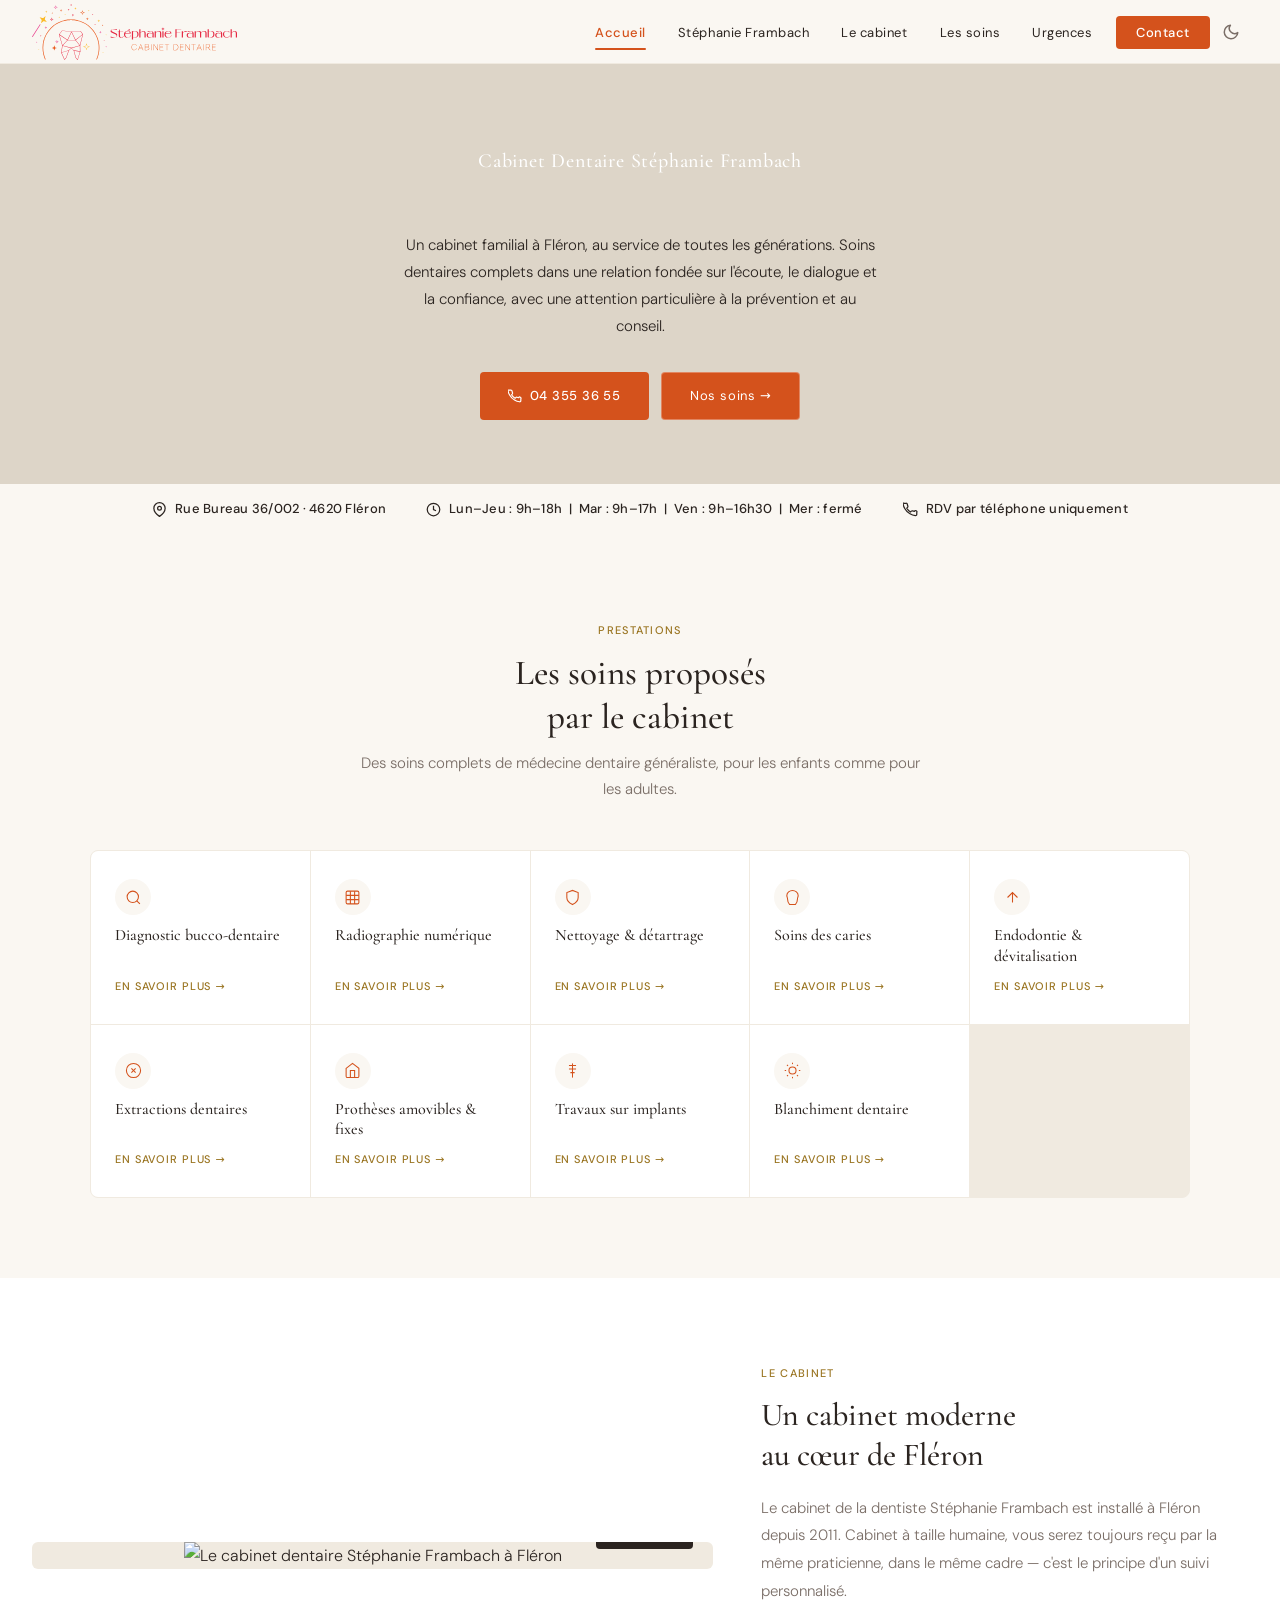
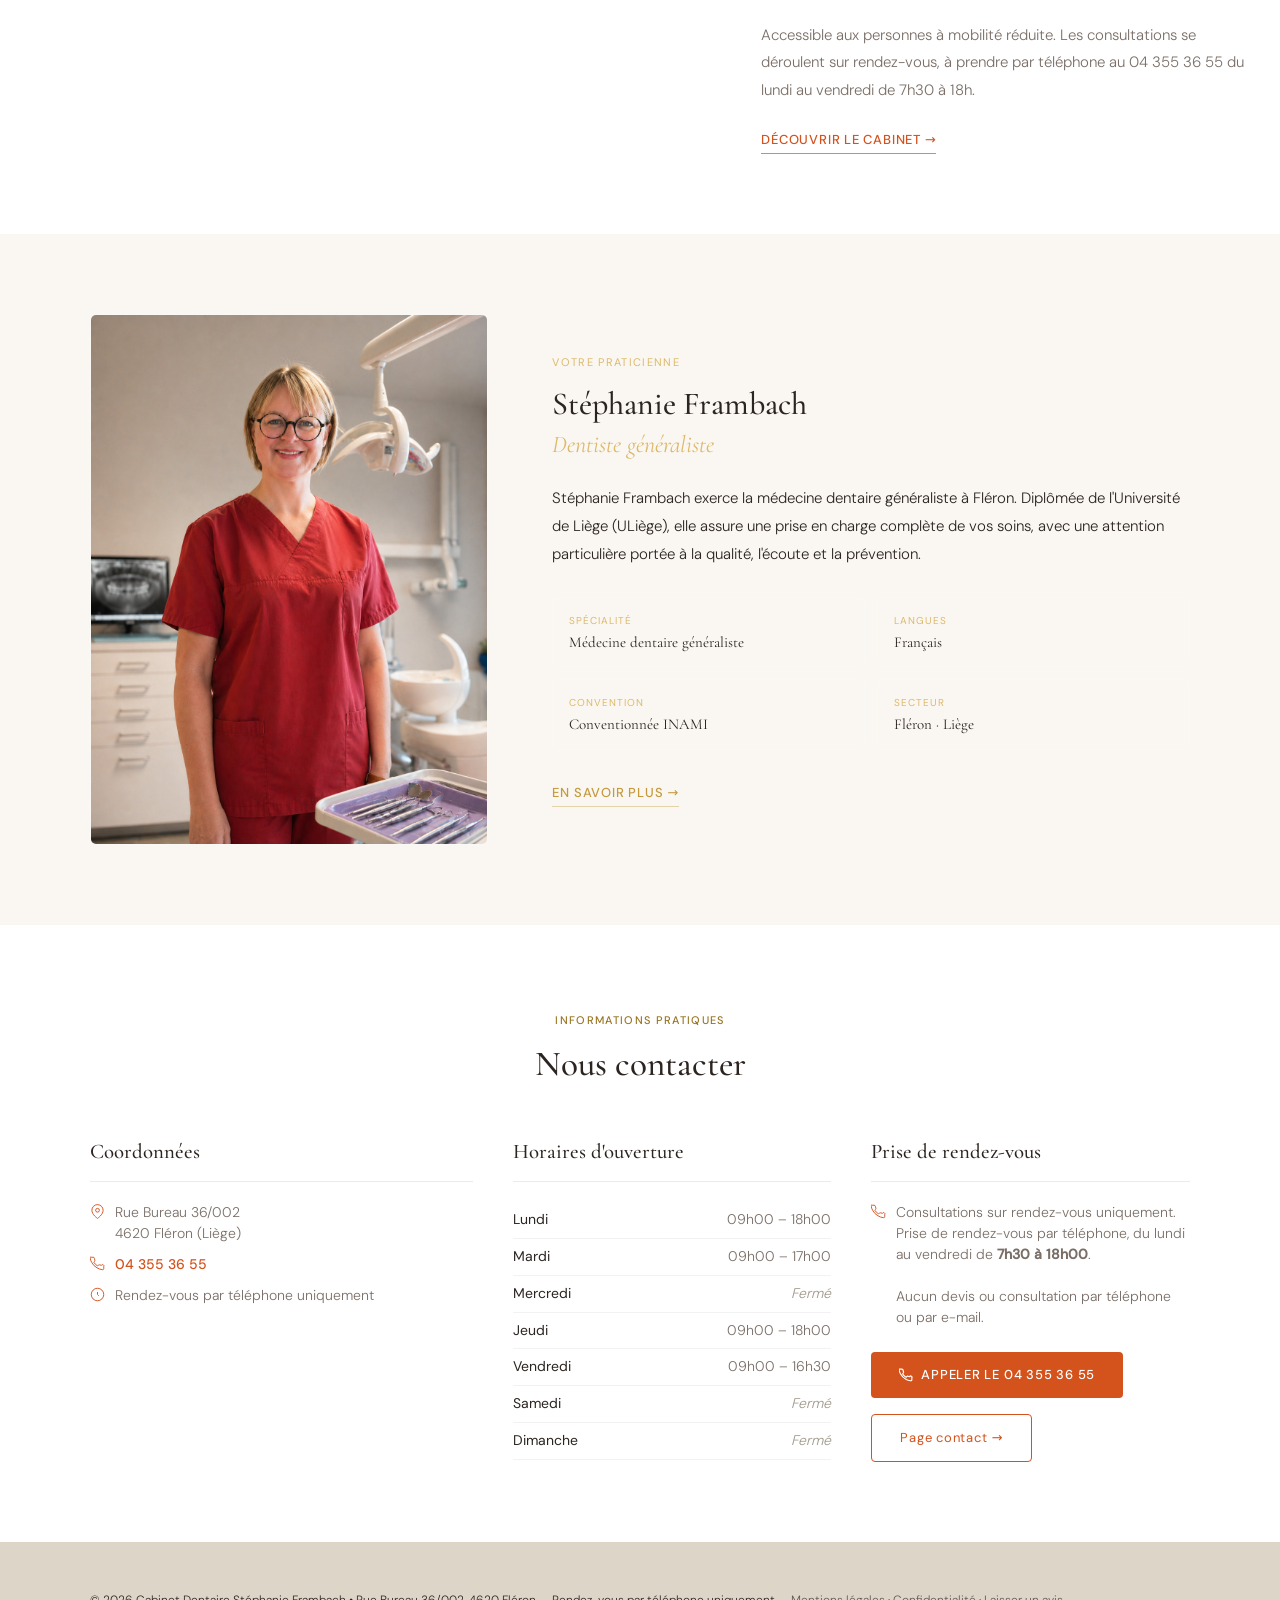
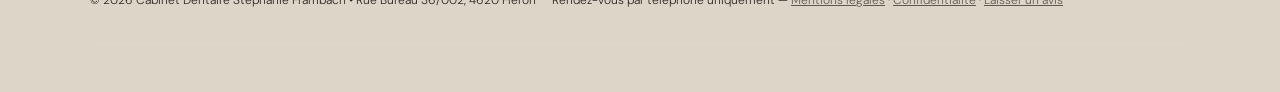
==== index.html @ 7c7df0e9 "Fix: remplacement IMG_3360 par cabinet.JPG dans la section Le cabinet" ====
<!DOCTYPE html>
<html lang="fr">
<head>
  <meta charset="UTF-8">
  <meta name="viewport" content="width=device-width, initial-scale=1.0">
  <title>Cabinet Dentaire Stéphanie Frambach — Dentiste à Fléron</title>
  <meta name="description" content="Cabinet dentaire généraliste à Fléron. Soins dentaires, diagnostic, détartrage, prothèses, endodontie. Rendez-vous au 04 355 36 55.">
  <link rel="stylesheet" href="fonts/fonts.css">
  <link rel="canonical" href="https://www.frambach-dentiste.be/">
  <meta property="og:type"         content="website">
  <meta property="og:site_name"    content="Cabinet Dentaire Stéphanie Frambach">
  <meta property="og:locale"       content="fr_BE">
  <meta property="og:url"          content="https://www.frambach-dentiste.be/">
  <meta property="og:title"        content="Cabinet Dentaire Stéphanie Frambach — Dentiste à Fléron">
  <meta property="og:description"  content="Cabinet dentaire généraliste à Fléron. Soins dentaires, diagnostic, détartrage, prothèses, endodontie. Rendez-vous au 04 355 36 55.">
  <meta property="og:image"        content="https://www.frambach-dentiste.be/images/og-cover.jpg">
  <meta property="og:image:width"  content="1200">
  <meta property="og:image:height" content="630">
  <link rel="icon" type="image/png" href="images/favicon.png">
  <script>!function(){var t=localStorage.getItem("theme"),d=window.matchMedia&&window.matchMedia("(prefers-color-scheme:dark)").matches;document.documentElement.setAttribute("data-theme",t||(d?"dark":"light"))}();</script>
  <!-- JSON-LD — remplacer https://www.frambach-dentiste.be par le vrai domaine -->
  <script type="application/ld+json">
  {
    "@context": "https://schema.org",
    "@type": "Dentist",
    "name": "Cabinet Dentaire Stéphanie Frambach",
    "url": "https://www.frambach-dentiste.be",
    "telephone": "+3243553655",
    "address": {
      "@type": "PostalAddress",
      "streetAddress": "Rue Bureau 36/002",
      "addressLocality": "Fléron",
      "postalCode": "4620",
      "addressCountry": "BE"
    },
    "geo": {
      "@type": "GeoCoordinates",
      "latitude": 50.6113,
      "longitude": 5.6878
    },
    "openingHoursSpecification": [
      { "@type": "OpeningHoursSpecification", "dayOfWeek": "Monday",    "opens": "09:00", "closes": "18:00" },
      { "@type": "OpeningHoursSpecification", "dayOfWeek": "Tuesday",   "opens": "09:00", "closes": "17:00" },
      { "@type": "OpeningHoursSpecification", "dayOfWeek": "Thursday",  "opens": "09:00", "closes": "18:00" },
      { "@type": "OpeningHoursSpecification", "dayOfWeek": "Friday",    "opens": "09:00", "closes": "16:30" }
    ],
    "priceRange": "Conventionné INAMI",
    "medicalSpecialty": "Dentist",
    "description": "Cabinet dentaire généraliste à Fléron. Soins dentaires, diagnostic, détartrage, prothèses, endodontie.",
    "sameAs": []
  }
  </script>
  <style>
    *, *::before, *::after { box-sizing: border-box; margin: 0; padding: 0; }

    :root {
      --bg:            #FAF7F2;
      --surface:       #FFFFFF;
      --surface-alt:   #F0EAE0;
      --surface-deep:  #DDD5C8;
      --border:        #DDD5C8;
      --border-subtle: #EDE8E1;
      --texte:         #2B2420;
      --texte-doux:    #7A6E67;
      --orange:        #D4521C;
      --orange-hover:  #B84418;
      --orange-soft:   #F5E5DC;
      --or:            #C49A3C;
      --or-pale:       #DDB96A;
      --or-dk:         #9A7522;
      --serif: 'Cormorant Garamond', Georgia, serif;
      --sans:  'DM Sans', system-ui, sans-serif;
    }

    [data-theme="dark"] {
      --bg:            #130E0B;
      --surface:       #1C1410;
      --surface-alt:   #261A14;
      --surface-deep:  #301F17;
      --border:        #3A2920;
      --border-subtle: #251A14;
      --texte:         #F2EDE6;
      --texte-doux:    #A89990;
      --orange:        #E0622A;
      --orange-hover:  #F07040;
      --orange-soft:   #2E1A10;
      --or:            #D4A848;
      --or-pale:       #C49A3C;
      --or-dk:         #A87C28;
    }

    html { scroll-behavior: smooth; }

    body {
      font-family: var(--sans);
      font-weight: 300;
      color: var(--texte);
      background: var(--bg);
      line-height: 1.7;
      font-size: 16px;
    }

    /* ─── NAV ─── */
    nav {
      background: var(--bg);
      border-bottom: 1px solid var(--surface-alt);
      position: sticky;
      top: 0;
      z-index: 100;
      padding: 0 2rem;
      display: flex;
      align-items: center;
      justify-content: space-between;
      height: 64px;
    }
    .nav-brand {
      display: flex;
      align-items: center;
      text-decoration: none;
      height: 44px;
    }
    .nav-logo {
      height: 56px;
      width: auto;
      display: block;
    }    
    .nav-logo-placeholder {
      display: none;
      font-family: var(--serif);
      font-size: 18px;
      font-weight: 500;
      color: var(--orange);
      line-height: 1.2;
    }
    .nav-logo-placeholder span {
      display: block;
      font-size: 11px;
      font-family: var(--sans);
      font-weight: 300;
      color: var(--texte-doux);
      letter-spacing: 0.06em;
      text-transform: uppercase;
      margin-top: 2px;
    }
    .nav-logo[data-error="true"] { display: none; }
    .nav-logo[data-error="true"] ~ .nav-logo-placeholder { display: block; }
    .nav-links {
      display: flex;
      list-style: none;
      gap: 0;
      align-items: center;
    }
    .nav-links a {
      text-decoration: none;
      color: var(--texte);
      font-size: 13px;
      font-weight: 400;
      letter-spacing: 0.04em;
      padding: 8px 16px;
      border-radius: 4px;
      transition: color 0.2s, background 0.2s;
      position: relative;
    }
    .nav-links a:hover { color: var(--orange); background: var(--bg); }
    .nav-links a.active { color: var(--orange); font-weight: 500; }
    .nav-links a.active::after {
      content: '';
      position: absolute;
      bottom: -1px;
      left: 16px;
      right: 16px;
      height: 2px;
      background: var(--orange);
      border-radius: 1px;
    }
    .nav-cta {
      background: var(--orange) !important;
      color: var(--surface) !important;
      padding: 8px 20px !important;
      border-radius: 4px !important;
      font-weight: 500 !important;
      margin-left: 8px;
      transition: background 0.2s !important;
    }
    .nav-cta:hover { background: var(--orange-hover) !important; }
    .nav-theme-li { display: flex; align-items: center; margin-left: 4px; }
    .theme-toggle {
      background: none;
      border: none;
      cursor: pointer;
      padding: 6px 8px;
      color: var(--texte-doux);
      display: flex;
      align-items: center;
      border-radius: 6px;
      transition: color 0.2s, background 0.2s;
    }
    .theme-toggle:hover { color: var(--orange); background: var(--surface-alt); }
    .theme-toggle svg { width: 18px; height: 18px; }
    .theme-toggle .icon-sun { display: none; }
    .theme-toggle .icon-moon { display: block; }
    [data-theme="dark"] .theme-toggle .icon-sun { display: block; }
    [data-theme="dark"] .theme-toggle .icon-moon { display: none; }
    .nav-hamburger { display: none; background: none; border: none; cursor: pointer; padding: 4px; }

    /* ─── HERO ─── */
    .hero {
      background: var(--surface-deep);
      position: relative;
      overflow: hidden;
      padding: 5rem 2rem 4rem;
      display: flex;
      flex-direction: column;
      align-items: center;
      text-align: center;
    }
    .hero::before {
      content: '';
      position: absolute;
      inset: 0;
      background: none;
      pointer-events: none;
    }
    .hero-logo-wrap {
      margin-bottom: 2rem;
      position: relative;
      z-index: 1;
      animation: fadeUp 0.5s ease both;
    }
    .hero-logo {
      height: 146px;
      width: auto;
      display: auto;
      animation: fadeUp 0.6s ease both
    }
    .hero-logo-placeholder {
      display: none;
      font-family: var(--serif);
      font-size: 20px;
      font-weight: 500;
      color: var(--surface);
      letter-spacing: 0.04em;
    }
    .hero-logo[data-error="true"] { display: none; }
    .hero-logo[data-error="true"] ~ .hero-logo-placeholder { display: block; }
    .hero-eyesteph {
      font-family: var(--sans);
      font-size: 31px;
      font-weight: 400;
      letter-spacing: 0.14em;
      line-height: 1.2;
      display: block;
      text-transform: uppercase;
      color: var(--orange);
      margin-bottom: 1rem;
      animation: tracking-in-expand 1.2s cubic-bezier(0.215, 0.610, 0.355, 1.000) both;
    }
    .hero-eyebrow {
      font-family: var(--sans);
      font-size: 11px;
      font-weight: 400;
      letter-spacing: 0.14em;
      text-transform: uppercase;
      color: var(--orange);
      margin-bottom: 1rem;
      animation: fadeUp 0.6s ease both;
    }
    .hero-desc {
      font-size: 15px;
      color: var(--texte);
      max-width: 480px;
      line-height: 1.8;
      margin-bottom: 2rem;
      animation: fadeUp 0.6s 0.3s ease both;
    }
    .hero-actions {
      display: flex;
      gap: 12px;
      flex-wrap: wrap;
      justify-content: center;
      animation: fadeUp 0.6s 0.4s ease both;
    }
    .btn-primary {
      display: inline-flex;
      align-items: center;
      gap: 8px;
      background: var(--orange);
      color: var(--surface);
      text-decoration: none;
      padding: 12px 28px;
      border-radius: 4px;
      font-size: 13px;
      font-weight: 500;
      letter-spacing: 0.06em;
      text-transform: uppercase;
      transition: background 0.2s, transform 0.15s;
    }
    .btn-primary:hover { background: var(--orange-hover); transform: translateY(-1px); }
    .btn-secondary {
      display: inline-flex;
      align-items: center;
      gap: 8px;
      background: var(--orange);
      color: var(--surface);
      text-decoration: none;
      padding: 12px 28px;
      border-radius: 4px;
      font-size: 13px;
      font-weight: 400;
      letter-spacing: 0.06em;
      border: 1px solid rgba(255,255,255,0.3);
      transition: border-color 0.2s, background 0.2s;
    }
    .btn-secondary:hover { background: var(--orange-hover); }
    @media (max-width: 768px) {
    .hero-logo {
        height: 80px;    /* On réduit la hauteur sur mobile */
        width: 100%;     /* On s'assure qu'il ne dépasse pas la largeur de l'écran */
        max-width: 300px; /* On limite sa largeur maximale pour qu'il reste élégant */
        object-fit: contain; /* Garde les proportions sans déformer */
    }

    .hero-logo-wrap {
        margin-bottom: 1rem; /* On réduit un peu l'espace sous le logo sur mobile */
    }
    }

    /* ─── INFO BAND ─── */
    .info-band {
      background: var(--bg);
      padding: 14px 2rem;
      display: flex;
      justify-content: center;
      align-items: center;
      gap: 2.5rem;
      flex-wrap: wrap;
    }
    .info-item {
      display: flex;
      align-items: center;
      gap: 8px;
      font-size: 13px;
      font-weight: 500;
      color: var(--texte);
      letter-spacing: 0.02em;
    }
    .info-item svg { width: 15px; height: 15px; flex-shrink: 0; }

    /* ─── SECTION SOINS ─── */
    .section { padding: 5rem 2rem; }
    .section-inner { max-width: 1100px; margin: 0 auto; }
    .section-header { text-align: center; margin-bottom: 3rem; }
    .section-tag {
      display: inline-block;
      font-size: 11px;
      font-weight: 500;
      letter-spacing: 0.12em;
      text-transform: uppercase;
      color: var(--or-dk);
      margin-bottom: 0.75rem;
    }
    .section-title {
      font-family: var(--serif);
      font-size: clamp(1.6rem, 3vw, 2.2rem);
      font-weight: 500;
      color: var(--texte);
      line-height: 1.25;
    }
    .section-lead {
      margin-top: 0.75rem;
      font-size: 15px;
      color: var(--texte-doux);
      max-width: 560px;
      margin-left: auto;
      margin-right: auto;
    }

    .soins-grid {
      display: grid;
      grid-template-columns: repeat(auto-fit, minmax(200px, 1fr));
      gap: 1px;
      background: var(--surface-alt);
      border: 1px solid var(--surface-alt);
      border-radius: 8px;
      overflow: hidden;
    }
    .soin-card {
      background: var(--surface);
      padding: 1.75rem 1.5rem;
      text-decoration: none;
      color: inherit;
      display: flex;
      flex-direction: column;
      align-items: flex-start;
      gap: 10px;
      transition: background 0.2s;
      cursor: pointer;
    }
    .soin-card:hover { background: var(--bg); }
    .soin-icon {
      width: 36px;
      height: 36px;
      background: var(--bg);
      border-radius: 50%;
      display: flex;
      align-items: center;
      justify-content: center;
      flex-shrink: 0;
    }
    .soin-icon svg { width: 17px; height: 17px; stroke: var(--orange); fill: none; stroke-width: 1.5; }
    .soin-name {
      font-family: var(--serif);
      font-size: 16px;
      font-weight: 500;
      color: var(--texte);
      line-height: 1.3;
    }
    .soin-arrow {
      margin-top: auto;
      font-size: 11px;
      font-weight: 500;
      letter-spacing: 0.08em;
      text-transform: uppercase;
      color: var(--or-dk);
      display: flex;
      align-items: center;
      gap: 4px;
    }

    /* ─── SECTION CABINET ─── */
    .cabinet-section {
      background: var(--surface);
      padding: 5rem 2rem;
    }
    .cabinet-inner {
      max-width: 1300px;
      margin: 0 auto;
      display: grid;
      grid-template-columns: 1.4fr 1fr;
      gap: 3rem;
      align-items: center;
    }
    .cabinet-photo {
      border-radius: 6px;
      overflow: hidden;
      background: var(--surface-alt);
      display: flex;
      align-items: center;
      justify-content: center;
      position: relative;
    }
    .cabinet-photo img {
      width: 100%;
      height: auto;
      object-fit: contain;
      display: block;
    }
    .cabinet-photo-placeholder svg { width: 40px; height: 40px; stroke: var(--orange); fill: none; stroke-width: 1; opacity: 0.5; }
    .cabinet-photo-placeholder p { font-size: 13px; opacity: 0.6; }
    .photo-badge {
      position: absolute;
      bottom: 1.25rem;
      right: 1.25rem;
      background: var(--texte);
      color: var(--or-pale);
      font-family: var(--serif);
      font-size: 13px;
      padding: 8px 14px;
      border-radius: 4px;
    }
    .cabinet-content h2 {
      font-family: var(--serif);
      font-size: clamp(1.5rem, 2.5vw, 2rem);
      font-weight: 500;
      color: var(--texte);
      line-height: 1.25;
      margin-bottom: 1.25rem;
    }
    .cabinet-content p {
      font-size: 15px;
      color: var(--texte-doux);
      line-height: 1.85;
      margin-bottom: 1rem;
    }
    .cabinet-content a {
      display: inline-flex;
      align-items: center;
      gap: 6px;
      color: var(--orange);
      font-weight: 500;
      font-size: 13px;
      letter-spacing: 0.06em;
      text-transform: uppercase;
      text-decoration: none;
      margin-top: 0.5rem;
      border-bottom: 1px solid var(--or);
      padding-bottom: 2px;
      transition: color 0.2s;
    }
    .cabinet-content a:hover { color: var(--orange-hover); }

    /* ─── SECTION DR FRAMBACH ─── */
    .dr-section {
      background: var(--bg);
      padding: 5rem 2rem;
    }
    .dr-inner {
      max-width: 1100px;
      margin: 0 auto;
      display: grid;
      grid-template-columns: 1fr 1.6fr;
      gap: 4rem;
      align-items: center;
    }
    .dr-photo {
      aspect-ratio: 3/4;
      border-radius: 6px;
      background: rgba(255,255,255,0.06);
      border: 1px solid rgba(255,255,255,0.1);
      display: flex;
      flex-direction: column;
      align-items: center;
      justify-content: center;
      gap: 12px;
      color: rgba(255,255,255,0.4);
      overflow: hidden;
    }
    .dr-photo img { width: 100%; height: auto; object-fit: contain; display: block; }
    .dr-photo svg { width: 48px; height: 48px; stroke: var(--or-pale); fill: none; stroke-width: 0.8; opacity: 0.4; }
    .dr-photo p { font-size: 12px; letter-spacing: 0.06em; }
    .dr-content .eyebrow {
      font-size: 11px;
      font-weight: 400;
      letter-spacing: 0.12em;
      text-transform: uppercase;
      color: var(--or-pale);
      margin-bottom: 0.75rem;
    }
    .dr-content h2 {
      font-family: var(--serif);
      font-size: clamp(1.6rem, 2.5vw, 2.2rem);
      font-weight: 500;
      color: var(--texte);
      line-height: 1.2;
      margin-bottom: 1.5rem;
    }
    .dr-content p {
      font-size: 15px;
      color: var(--texte);
      line-height: 1.85;
      margin-bottom: 1rem;
    }
    .dr-facts {
      display: grid;
      grid-template-columns: 1fr 1fr;
      gap: 12px;
      margin: 1.75rem 0;
    }
    .dr-fact {
      background: rgba(255,255,255,0.06);
      border: 1px solid rgba(255,255,255,0.1);
      border-radius: 6px;
      padding: 14px 16px;
    }
    .dr-fact-label {
      font-size: 10px;
      font-weight: 400;
      letter-spacing: 0.1em;
      text-transform: uppercase;
      color: var(--or-pale);
      margin-bottom: 4px;
    }
    .dr-fact-value {
      font-family: var(--serif);
      font-size: 15px;
      color: var(--texte);
      line-height: 1.3;
    }
    .dr-content a {
      display: inline-flex;
      align-items: center;
      gap: 6px;
      color: var(--or);
      font-size: 13px;
      font-weight: 500;
      letter-spacing: 0.06em;
      text-transform: uppercase;
      text-decoration: none;
      border-bottom: 1px solid rgba(196,154,60,0.4);
      padding-bottom: 2px;
      transition: border-color 0.2s;
    }
    .dr-content a:hover { border-color: var(--or); }

    /* ─── INFOS PRATIQUES ─── */
    .infos-section {
      background: var(--surface);
      padding: 5rem 2rem;
    }
    .infos-inner {
      max-width: 1100px;
      margin: 0 auto;
      display: grid;
      grid-template-columns: 1.2fr 1fr 1fr;
      gap: 2.5rem;
    }
    .info-block h3 {
      font-family: var(--serif);
      font-size: 1.3rem;
      font-weight: 500;
      color: var(--texte);
      margin-bottom: 1.25rem;
      padding-bottom: 0.75rem;
      border-bottom: 1px solid var(--surface-alt);
    }
    .info-row {
      display: flex;
      align-items: flex-start;
      gap: 10px;
      margin-bottom: 10px;
      font-size: 14px;
      color: var(--texte-doux);
      line-height: 1.5;
    }
    .info-row svg { width: 15px; height: 15px; stroke: var(--orange); fill: none; stroke-width: 1.5; margin-top: 2px; flex-shrink: 0; }
    .info-row a { color: var(--orange); text-decoration: none; font-weight: 500; }
    .info-row a:hover { color: var(--or); }
    .horaires-table { width: 100%; border-collapse: collapse; }
    .horaires-table tr td {
      padding: 6px 0;
      font-size: 14px;
      color: var(--texte-doux);
      border-bottom: 1px solid rgba(0,0,0,0.05);
    }
    .horaires-table tr td:first-child {
      font-weight: 400;
      color: var(--texte);
      width: 50%;
    }
    .horaires-table tr td:last-child { text-align: right; }
    .ferme { color: #a0998a !important; font-style: italic; }

    /* ─── FOOTER ─── */
    footer {
      background: var(--surface-deep);
      padding: 3rem 2rem 1.5rem;
    }
    .footer-inner {
      max-width: 1100px;
      margin: 0 auto;
    }
    .footer-top {
      display: flex;
      justify-content: space-between;
      align-items: flex-start;
      gap: 2rem;
      flex-wrap: wrap;
      padding-bottom: 2rem;
      border-bottom: 1px solid rgba(255,255,255,0.08);
      margin-bottom: 1.5rem;
    }
    .footer-bottom {
      display: flex;
      justify-content: space-between;
      align-items: center;
      flex-wrap: wrap;
      gap: 1rem;
    }
    .footer-copy { font-size: 12px; color: var(--texte); }
    .footer-copy a { color: inherit; text-decoration: underline; opacity: 0.7; }
    .footer-copy a:hover { opacity: 1; }

    /* ─── ANIMATIONS ─── */
    @keyframes fadeUp {
      from { opacity: 0; transform: translateY(14px); }
      to   { opacity: 1; transform: translateY(0); }
    }
    @keyframes tracking-in-expand {
  0% {letter-spacing: -0.5em; opacity: 0; transform: translateY(10px); }
  40% { opacity: 0.6; }
  100% { opacity: 1; transform: translateY(0); }
}

    /* ─── MOBILE ─── */
    @media (max-width: 768px) {
      .nav-links { display: none; }
      .nav-hamburger { display: flex; flex-direction: column; gap: 4px; }
      .nav-hamburger span { display: block; width: 22px; height: 1.5px; background: var(--texte); border-radius: 1px; }
      .nav-links.open {
        display: flex;
        flex-direction: column;
        position: absolute;
        top: 64px;
        left: 0;
        right: 0;
        background: var(--surface);
        border-bottom: 1px solid var(--surface-alt);
        padding: 1rem;
        gap: 4px;
      }
      .nav-links.open a { padding: 10px 12px; }
      .nav-cta { margin-left: 0; }
      .hero { padding: 3rem 1.5rem; }
      .info-band { gap: 1.25rem; }
      .cabinet-inner, .dr-inner, .infos-inner { grid-template-columns: 1fr; gap: 2rem; }
      .dr-inner { direction: initial; }
      .dr-photo { aspect-ratio: 1/1; }
      .dr-facts { grid-template-columns: 1fr 1fr; }
      .soins-grid { grid-template-columns: repeat(2, 1fr); }
      footer .footer-top { flex-direction: column; }
    }
  </style>
</head>
<body>

  <!-- ═══════════════════════════════════════════════════════
       SPLASH SCREEN — affiché au premier chargement,
       disparaît après ~2s avec un fade-out.
       Le sessionStorage évite qu'il se réaffiche à chaque nav.
  ════════════════════════════════════════════════════════════ -->
  <div id="splash">
    <img
      src="[data-uri]"
      alt="Cabinet Dentaire Stéphanie Frambach"
      id="splash-logo"
    />
    <div id="splash-dots">
      <span></span>
      <span></span>
      <span></span>
    </div>
  </div>

  <style>
    /* ── Overlay ── */
    #splash {
      position: fixed;
      inset: 0;
      z-index: 9999;
      background: #ffffff;
      display: flex;
      flex-direction: column;
      align-items: center;
      justify-content: center;
      gap: 2rem;
      transition: opacity 1.6s ease;
    }
    #splash.hidden {
      opacity: 0;
      pointer-events: none;
    }

    /* ── Logo ── */
    #splash-logo {
      width: min(620px,120vw);
      height: auto;
      animation: splashFadeIn 0.5s ease both;
    }

    /* ── Trois points ── */
    #splash-dots {
      display: flex;
      gap: 10px;      
      animation: splashFadeIn 0.5s 0.3s ease both;
    }
    #splash-dots span {
      width: 10px;
      height: 10px;
      border-radius: 50%;
      background: var(--orange, #D4521C);
      animation: dotBounce 1.2s ease-in-out infinite;
    }
    #splash-dots span:nth-child(1) { animation-delay: 0s;    background: #D4521C; }
    #splash-dots span:nth-child(2) { animation-delay: 0.2s;  background: #C49A3C; }
    #splash-dots span:nth-child(3) { animation-delay: 0.4s;  background: #D4521C; opacity: 0.45; }

    @keyframes dotBounce {
      0%, 80%, 100% { transform: scale(1);   opacity: 1; }
      40%            { transform: scale(1.5); opacity: 0.7; }
    }
    @keyframes splashFadeIn {
      from { opacity: 0; transform: translateY(8px); }
      to   { opacity: 1; transform: translateY(0); }
    }
  </style>

  <script>
    (function () {
      var splash = document.getElementById('splash');
      // Affiche le splash uniquement à la première visite de la session
      if (sessionStorage.getItem('splashShown')) {
        splash.style.display = 'none';
        return;
      }
      // Durée totale : 2 000 ms d'attente + 600 ms de fade-out
      setTimeout(function () {
        splash.classList.add('hidden');
        setTimeout(function () {
          splash.style.display = 'none';
          sessionStorage.setItem('splashShown', '1');
        }, 650);
      }, 2000);
    })();
  </script>

  <!-- NAVIGATION -->
  <nav id="nav">
    <a href="index.html" class="nav-brand">
      <img
        src="images/logo-frambach.svg"
        alt="Cabinet Dentaire Stéphanie Frambach"
        class="nav-logo"
        onerror="this.setAttribute('data-error','true')"
      />
      <span class="nav-logo-placeholder">
        Cabinet Dentaire Stéphanie Frambach
        <span>Dentiste généraliste · Fléron</span>
      </span>
    </a>
    <button class="nav-hamburger" id="hamburger" aria-label="Menu" onclick="document.querySelector('.nav-links').classList.toggle('open')">
      <span></span><span></span><span></span>
    </button>
    <ul class="nav-links" id="nav-links">
      <li><a href="index.html" class="active">Accueil</a></li>
      <li><a href="docteur-frambach.html">Stéphanie Frambach</a></li>
      <li><a href="le-cabinet.html">Le cabinet</a></li>
      <li><a href="les-soins.html">Les soins</a></li>
      <li><a href="urgences.html">Urgences</a></li>
      <li><a href="contact.html" class="nav-cta">Contact</a></li>
      <li class="nav-theme-li"><button class="theme-toggle" onclick="toggleTheme()" aria-label="Changer le thème"><svg class="icon-sun" viewBox="0 0 24 24" fill="none" stroke="currentColor" stroke-width="2" stroke-linecap="round" stroke-linejoin="round"><circle cx="12" cy="12" r="5"/><line x1="12" y1="1" x2="12" y2="3"/><line x1="12" y1="21" x2="12" y2="23"/><line x1="4.22" y1="4.22" x2="5.64" y2="5.64"/><line x1="18.36" y1="18.36" x2="19.78" y2="19.78"/><line x1="1" y1="12" x2="3" y2="12"/><line x1="21" y1="12" x2="23" y2="12"/><line x1="4.22" y1="19.78" x2="5.64" y2="18.36"/><line x1="18.36" y1="5.64" x2="19.78" y2="4.22"/></svg><svg class="icon-moon" viewBox="0 0 24 24" fill="none" stroke="currentColor" stroke-width="2" stroke-linecap="round" stroke-linejoin="round"><path d="M21 12.79A9 9 0 1 1 11.21 3 7 7 0 0 0 21 12.79z"/></svg></button></li>
    </ul>
  </nav>

  <!-- HERO -->
  <section class="hero">
    <img
        src="images/logotexte.png"
        alt="Cabinet Dentaire Stéphanie Frambach"
        class="hero-logo"
        onerror="this.setAttribute('data-error','true')"
      />
      <span class="hero-logo-placeholder">Cabinet Dentaire Stéphanie Frambach</span>
    </div>    
    <br>
    <br>
    <p class="hero-desc">Un cabinet familial à Fléron, au service de toutes les générations. Soins dentaires complets dans une relation fondée sur l'écoute, le dialogue et la confiance, avec une attention particulière à la prévention et au conseil.</p>
    <div class="hero-actions">
      <a href="tel:043553655" class="btn-primary">
      <svg width="14" height="14" fill="none" stroke="currentColor" stroke-width="2" viewBox="0 0 24 24">
      <path d="M22 16.92v3a2 2 0 01-2.18 2 19.79 19.79 0 01-8.63-3.07A19.5 19.5 0 013.07 10.8a19.79 19.79 0 01-3.07-8.68A2 2 0 012 2h3a2 2 0 012 1.72c.127.96.361 1.903.7 2.81a2 2 0 01-.45 2.11L6.09 9.91a16 16 0 006 6l1.27-1.27a2 2 0 012.11-.45c.907.339 1.85.573 2.81.7A2 2 0 0122 16.92z"/>
      </svg>
      04 355 36 55
      </a>
      <a href="les-soins.html" class="btn-secondary">Nos soins →</a>
    </div>
  </section>

  <!-- INFO BAND -->
  <div class="info-band">
    <div class="info-item">
      <svg viewBox="0 0 24 24" fill="none" stroke="currentColor" stroke-width="2"><path d="M21 10c0 7-9 13-9 13s-9-6-9-13a9 9 0 0118 0z"/><circle cx="12" cy="10" r="3"/></svg>
      Rue Bureau 36/002 · 4620 Fléron
    </div>
    <div class="info-item">
      <svg viewBox="0 0 24 24" fill="none" stroke="currentColor" stroke-width="2"><circle cx="12" cy="12" r="10"/><polyline points="12 6 12 12 16 14"/></svg>
      Lun–Jeu : 9h–18h &nbsp;|&nbsp; Mar : 9h–17h &nbsp;|&nbsp; Ven : 9h–16h30 &nbsp;|&nbsp; Mer : fermé
    </div>
    <div class="info-item">
      <svg viewBox="0 0 24 24" fill="none" stroke="currentColor" stroke-width="2"><path d="M22 16.92v3a2 2 0 01-2.18 2 19.79 19.79 0 01-8.63-3.07A19.5 19.5 0 013.07 10.8a19.79 19.79 0 01-3.07-8.68A2 2 0 012 2h3a2 2 0 012 1.72c.127.96.361 1.903.7 2.81a2 2 0 01-.45 2.11L6.09 9.91a16 16 0 006 6l1.27-1.27a2 2 0 012.11-.45c.907.339 1.85.573 2.81.7A2 2 0 0122 16.92z"/></svg>
      RDV par téléphone uniquement
    </div>
  </div>

  <!-- SOINS -->
  <section class="section">
    <div class="section-inner">
      <div class="section-header">
        <span class="section-tag">Prestations</span>
        <h2 class="section-title">Les soins proposés<br>par le cabinet</h2>
        <p class="section-lead">Des soins complets de médecine dentaire généraliste, pour les enfants comme pour les adultes.</p>
      </div>
      <div class="soins-grid">

        <a href="les-soins.html#diagnostic" class="soin-card">
          <div class="soin-icon">
            <svg viewBox="0 0 24 24"><circle cx="11" cy="11" r="8"/><line x1="21" y1="21" x2="16.65" y2="16.65"/></svg>
          </div>
          <span class="soin-name">Diagnostic bucco-dentaire</span>
          <span class="soin-arrow">En savoir plus →</span>
        </a>

        <a href="les-soins.html#radio" class="soin-card">
          <div class="soin-icon">
            <svg viewBox="0 0 24 24"><rect x="3" y="3" width="18" height="18" rx="2"/><line x1="3" y1="9" x2="21" y2="9"/><line x1="3" y1="15" x2="21" y2="15"/><line x1="9" y1="3" x2="9" y2="21"/><line x1="15" y1="3" x2="15" y2="21"/></svg>
          </div>
          <span class="soin-name">Radiographie numérique</span>
          <span class="soin-arrow">En savoir plus →</span>
        </a>

        <a href="les-soins.html#nettoyage" class="soin-card">
          <div class="soin-icon">
            <svg viewBox="0 0 24 24"><path d="M12 22s8-4 8-10V5l-8-3-8 3v7c0 6 8 10 8 10z"/></svg>
          </div>
          <span class="soin-name">Nettoyage & détartrage</span>
          <span class="soin-arrow">En savoir plus →</span>
        </a>

        <a href="les-soins.html#caries" class="soin-card">
          <div class="soin-icon">
            <svg viewBox="0 0 24 24"><path d="M12 2C8 2 4 5 4 9c0 2 1 3.5 1 5 0 3 1 6 3 8h8c2-2 3-5 3-8 0-1.5 1-3 1-5 0-4-4-7-8-7z"/></svg>
          </div>
          <span class="soin-name">Soins des caries</span>
          <span class="soin-arrow">En savoir plus →</span>
        </a>

        <a href="les-soins.html#endodontie" class="soin-card">
          <div class="soin-icon">
            <svg viewBox="0 0 24 24"><line x1="12" y1="5" x2="12" y2="19"/><polyline points="5 12 12 5 19 12"/></svg>
          </div>
          <span class="soin-name">Endodontie & dévitalisation</span>
          <span class="soin-arrow">En savoir plus →</span>
        </a>

        <a href="les-soins.html#extractions" class="soin-card">
          <div class="soin-icon">
            <svg viewBox="0 0 24 24"><circle cx="12" cy="12" r="10"/><line x1="15" y1="9" x2="9" y2="15"/><line x1="9" y1="9" x2="15" y2="15"/></svg>
          </div>
          <span class="soin-name">Extractions dentaires</span>
          <span class="soin-arrow">En savoir plus →</span>
        </a>

        <a href="les-soins.html#protheses" class="soin-card">
          <div class="soin-icon">
            <svg viewBox="0 0 24 24"><path d="M3 9l9-7 9 7v11a2 2 0 01-2 2H5a2 2 0 01-2-2z"/><polyline points="9 22 9 12 15 12 15 22"/></svg>
          </div>
          <span class="soin-name">Prothèses amovibles & fixes</span>
          <span class="soin-arrow">En savoir plus →</span>
        </a>

        <a href="les-soins.html#implants" class="soin-card">
          <div class="soin-icon">
            <svg viewBox="0 0 24 24"><line x1="12" y1="2" x2="12" y2="22"/><path d="M7 5h10M7 10h10M9 15h6"/></svg>
          </div>
          <span class="soin-name">Travaux sur implants</span>
          <span class="soin-arrow">En savoir plus →</span>
        </a>

        <a href="les-soins.html#eclaircissement" class="soin-card">
          <div class="soin-icon">
            <svg viewBox="0 0 24 24"><circle cx="12" cy="12" r="5"/><line x1="12" y1="1" x2="12" y2="3"/><line x1="12" y1="21" x2="12" y2="23"/><line x1="4.22" y1="4.22" x2="5.64" y2="5.64"/><line x1="18.36" y1="18.36" x2="19.78" y2="19.78"/><line x1="1" y1="12" x2="3" y2="12"/><line x1="21" y1="12" x2="23" y2="12"/><line x1="4.22" y1="19.78" x2="5.64" y2="18.36"/><line x1="18.36" y1="5.64" x2="19.78" y2="4.22"/></svg>
          </div>
          <span class="soin-name">Blanchiment dentaire</span>
          <span class="soin-arrow">En savoir plus →</span>
        </a>

      </div>
    </div>
  </section>

  <!-- LE CABINET -->
  <div class="cabinet-section">
    <div class="cabinet-inner">
      <div class="cabinet-photo">
        <div class="cabinet-photo-placeholder">
          <img src="images/cabinet.JPG" alt="Le cabinet dentaire Stéphanie Frambach à Fléron">
        </div>
        <div class="photo-badge">Fléron · Liège</div>
      </div>
      <div class="cabinet-content">
        <span class="section-tag">Le cabinet</span>
        <h2>Un cabinet moderne<br>au cœur de Fléron</h2>
        <p>Le cabinet de la dentiste Stéphanie Frambach est installé à Fléron depuis 2011. Cabinet à taille humaine, vous serez toujours reçu par la même praticienne, dans le même cadre — c'est le principe d'un suivi personnalisé.</p>
        <p>Accessible aux personnes à mobilité réduite. Les consultations se déroulent sur rendez-vous, à prendre par téléphone au 04 355 36 55 du lundi au vendredi de 7h30 à 18h.</p>
        <a href="le-cabinet.html">Découvrir le cabinet →</a>
      </div>
    </div>
  </div>

  <!-- DR FRAMBACH -->
  <div class="dr-section">
    <div class="dr-inner">
      <div class="dr-photo">
        <img src="images/dentiste4.png" alt="Stéphanie Frambach" />
      </div>
      <div class="dr-content">
        <p class="eyebrow">Votre praticienne</p>
        <h2>Stéphanie Frambach<br><em style="font-size: 0.75em; color: var(--or-pale); font-weight: 400;">Dentiste généraliste</em></h2>
        <p>Stéphanie Frambach exerce la médecine dentaire généraliste à Fléron. Diplômée de l'Université de Liège (ULiège), elle assure une prise en charge complète de vos soins, avec une attention particulière portée à la qualité, l'écoute et la prévention.</p>
        <div class="dr-facts">
          <div class="dr-fact">
            <div class="dr-fact-label">Spécialité</div>
            <div class="dr-fact-value">Médecine dentaire généraliste</div>
          </div>
          <div class="dr-fact">
            <div class="dr-fact-label">Langues</div>
            <div class="dr-fact-value">Français</div>
          </div>
          <div class="dr-fact">
            <div class="dr-fact-label">Convention</div>
            <div class="dr-fact-value">Conventionnée INAMI</div>
          </div>
          <div class="dr-fact">
            <div class="dr-fact-label">Secteur</div>
            <div class="dr-fact-value">Fléron · Liège</div>
          </div>
        </div>
        <a href="docteur-frambach.html">En savoir plus →</a>
      </div>
    </div>
  </div>

  <!-- INFOS PRATIQUES -->
  <section class="infos-section">
    <div class="section-inner">
      <div class="section-header">
        <span class="section-tag">Informations pratiques</span>
        <h2 class="section-title">Nous contacter</h2>
      </div>
    </div>
    <div class="infos-inner">
      <div class="info-block">
        <h3>Coordonnées</h3>
        <div class="info-row">
          <svg viewBox="0 0 24 24"><path d="M21 10c0 7-9 13-9 13s-9-6-9-13a9 9 0 0118 0z"/><circle cx="12" cy="10" r="3"/></svg>
          <div>Rue Bureau 36/002<br>4620 Fléron (Liège)</div>
        </div>
        <div class="info-row">
          <svg viewBox="0 0 24 24"><path d="M22 16.92v3a2 2 0 01-2.18 2 19.79 19.79 0 01-8.63-3.07A19.5 19.5 0 013.07 10.8a19.79 19.79 0 01-3.07-8.68A2 2 0 012 2h3a2 2 0 012 1.72c.127.96.361 1.903.7 2.81a2 2 0 01-.45 2.11L6.09 9.91a16 16 0 006 6l1.27-1.27a2 2 0 012.11-.45c.907.339 1.85.573 2.81.7A2 2 0 0122 16.92z"/></svg>
          <a href="tel:043553655">04 355 36 55</a>
        </div>
        <div class="info-row">
          <svg viewBox="0 0 24 24"><circle cx="12" cy="12" r="10"/><polyline points="12 8 12 12 14 14"/></svg>
          <div>Rendez-vous par téléphone uniquement</div>
        </div>
      </div>

      <div class="info-block">
        <h3>Horaires d'ouverture</h3>
        <table class="horaires-table">
          <tr><td>Lundi</td><td>09h00 – 18h00</td></tr>
          <tr><td>Mardi</td><td>09h00 – 17h00</td></tr>
          <tr><td>Mercredi</td><td class="ferme">Fermé</td></tr>
          <tr><td>Jeudi</td><td>09h00 – 18h00</td></tr>
          <tr><td>Vendredi</td><td>09h00 – 16h30</td></tr>
          <tr><td>Samedi</td><td class="ferme">Fermé</td></tr>
          <tr><td>Dimanche</td><td class="ferme">Fermé</td></tr>
        </table>
      </div>

      <div class="info-block">
        <h3>Prise de rendez-vous</h3>
        <div class="info-row">
          <svg viewBox="0 0 24 24"><path d="M22 16.92v3a2 2 0 01-2.18 2 19.79 19.79 0 01-8.63-3.07A19.5 19.5 0 013.07 10.8a19.79 19.79 0 01-3.07-8.68A2 2 0 012 2h3a2 2 0 012 1.72c.127.96.361 1.903.7 2.81a2 2 0 01-.45 2.11L6.09 9.91a16 16 0 006 6l1.27-1.27a2 2 0 012.11-.45c.907.339 1.85.573 2.81.7A2 2 0 0122 16.92z"/></svg>
          <div>Consultations sur rendez-vous uniquement. Prise de rendez-vous par téléphone, du lundi au vendredi de <strong>7h30 à 18h00</strong>.<br><br>Aucun devis ou consultation par téléphone ou par e-mail.</div>          
        </div>
        <div style="margin-top: 1.5rem;">
          <a href="tel:043553655" class="btn-primary" style="display: inline-flex; font-size: 13px;">
            <svg width="14" height="14" fill="none" stroke="currentColor" stroke-width="2" viewBox="0 0 24 24"><path d="M22 16.92v3a2 2 0 01-2.18 2 19.79 19.79 0 01-8.63-3.07A19.5 19.5 0 013.07 10.8a19.79 19.79 0 01-3.07-8.68A2 2 0 012 2h3a2 2 0 012 1.72c.127.96.361 1.903.7 2.81a2 2 0 01-.45 2.11L6.09 9.91a16 16 0 006 6l1.27-1.27a2 2 0 012.11-.45c.907.339 1.85.573 2.81.7A2 2 0 0122 16.92z"/></svg>
            Appeler le 04 355 36 55
          </a>
        </div>
        <div style="margin-top: 1rem;">
          <a href="contact.html" class="btn-secondary" style="display: inline-flex; font-size: 13px; background: transparent; color: var(--orange); border: 1px solid var(--orange);">
            Page contact →
          </a>
        </div>
      </div>
    </div>
  </section>

  <!-- FOOTER -->
  <footer>
    <div class="footer-inner">
      <div class="footer-top">
      <div class="footer-bottom">
        <p class="footer-copy">© 2026 Cabinet Dentaire Stéphanie Frambach • Rue Bureau 36/002, 4620 Fléron</p>
        <p class="footer-copy">Rendez-vous par téléphone uniquement — <a href="mentions-legales.html">Mentions légales</a> · <a href="politique-de-confidentialite.html">Confidentialité</a> · <a href="https://www.google.com/search?sca_esv=3df39b1f29bc2f8f&sxsrf=ANbL-n7Ypntmsi2mDtUpsgQH4TIjG6ddMg:1777442916231&si=AL3DRZFIhG6pAqfNLal55wUTwygCG0fClF3UxiOmgw9Hq7nbWQ_9FLi091JX9YJ6JtrWbzt2RheUGinvZo4nqyVSPJp3hwSlm3Px4ykmmLHrIBm7LLf8hU2JE641ZBtiujvEfCTGknKCRJobtBTjHGIUFoP81W72d01PgXNHRb6j4V80ic9vRD8%3D&q=Cabinet+dentaire+St%C3%A9phanie+Frambach+Avis&sa=X&ved=2ahUKEwi1qIXtspKUAxWPzgIHHQCEPckQ0bkNegQIRBAF&biw=3440&bih=1271&dpr=1" target="_blank" rel="noopener noreferrer">Laisser un avis</a></p>
      </div>
    </div>
  </footer>

  <script src="theme.js"></script>
</body>
</html>
---- fonts/fonts.css ----
/* ─────────────────────────────────────────────────────────────────────────
   Fonts auto-hébergées — Cormorant Garamond v21 + DM Sans v17
   Subsets : latin + latin-ext (suffisant pour le français belge)
   Généré le 2026-04-27
───────────────────────────────────────────────────────────────────────── */

/* ── Cormorant Garamond — Normal (poids 400 / 500 / 600) ── */

@font-face {
  font-family: 'Cormorant Garamond';
  font-style: normal;
  font-weight: 400 600;
  font-display: swap;
  src: url('cormorant-garamond-normal-latin-ext.woff2') format('woff2');
  unicode-range: U+0100-02BA, U+02BD-02C5, U+02C7-02CC, U+02CE-02D7,
                 U+02DD-02FF, U+0304, U+0308, U+0329, U+1D00-1DBF,
                 U+1E00-1E9F, U+1EF2-1EFF, U+2020, U+20A0-20AB,
                 U+20AD-20C0, U+2113, U+2C60-2C7F, U+A720-A7FF;
}

@font-face {
  font-family: 'Cormorant Garamond';
  font-style: normal;
  font-weight: 400 600;
  font-display: swap;
  src: url('cormorant-garamond-normal-latin.woff2') format('woff2');
  unicode-range: U+0000-00FF, U+0131, U+0152-0153, U+02BB-02BC, U+02C6,
                 U+02DA, U+02DC, U+0304, U+0308, U+0329, U+2000-206F,
                 U+20AC, U+2122, U+2191, U+2193, U+2212, U+2215,
                 U+FEFF, U+FFFD;
}

/* ── Cormorant Garamond — Italic (poids 400 / 500) ── */

@font-face {
  font-family: 'Cormorant Garamond';
  font-style: italic;
  font-weight: 400 500;
  font-display: swap;
  src: url('cormorant-garamond-italic-latin-ext.woff2') format('woff2');
  unicode-range: U+0100-02BA, U+02BD-02C5, U+02C7-02CC, U+02CE-02D7,
                 U+02DD-02FF, U+0304, U+0308, U+0329, U+1D00-1DBF,
                 U+1E00-1E9F, U+1EF2-1EFF, U+2020, U+20A0-20AB,
                 U+20AD-20C0, U+2113, U+2C60-2C7F, U+A720-A7FF;
}

@font-face {
  font-family: 'Cormorant Garamond';
  font-style: italic;
  font-weight: 400 500;
  font-display: swap;
  src: url('cormorant-garamond-italic-latin.woff2') format('woff2');
  unicode-range: U+0000-00FF, U+0131, U+0152-0153, U+02BB-02BC, U+02C6,
                 U+02DA, U+02DC, U+0304, U+0308, U+0329, U+2000-206F,
                 U+20AC, U+2122, U+2191, U+2193, U+2212, U+2215,
                 U+FEFF, U+FFFD;
}

/* ── DM Sans — Normal (poids 300 / 400 / 500) ── */

@font-face {
  font-family: 'DM Sans';
  font-style: normal;
  font-weight: 300 500;
  font-display: swap;
  src: url('dm-sans-latin-ext.woff2') format('woff2');
  unicode-range: U+0100-02BA, U+02BD-02C5, U+02C7-02CC, U+02CE-02D7,
                 U+02DD-02FF, U+0304, U+0308, U+0329, U+1D00-1DBF,
                 U+1E00-1E9F, U+1EF2-1EFF, U+2020, U+20A0-20AB,
                 U+20AD-20C0, U+2113, U+2C60-2C7F, U+A720-A7FF;
}

@font-face {
  font-family: 'DM Sans';
  font-style: normal;
  font-weight: 300 500;
  font-display: swap;
  src: url('dm-sans-latin.woff2') format('woff2');
  unicode-range: U+0000-00FF, U+0131, U+0152-0153, U+02BB-02BC, U+02C6,
                 U+02DA, U+02DC, U+0304, U+0308, U+0329, U+2000-206F,
                 U+20AC, U+2122, U+2191, U+2193, U+2212, U+2215,
                 U+FEFF, U+FFFD;
}
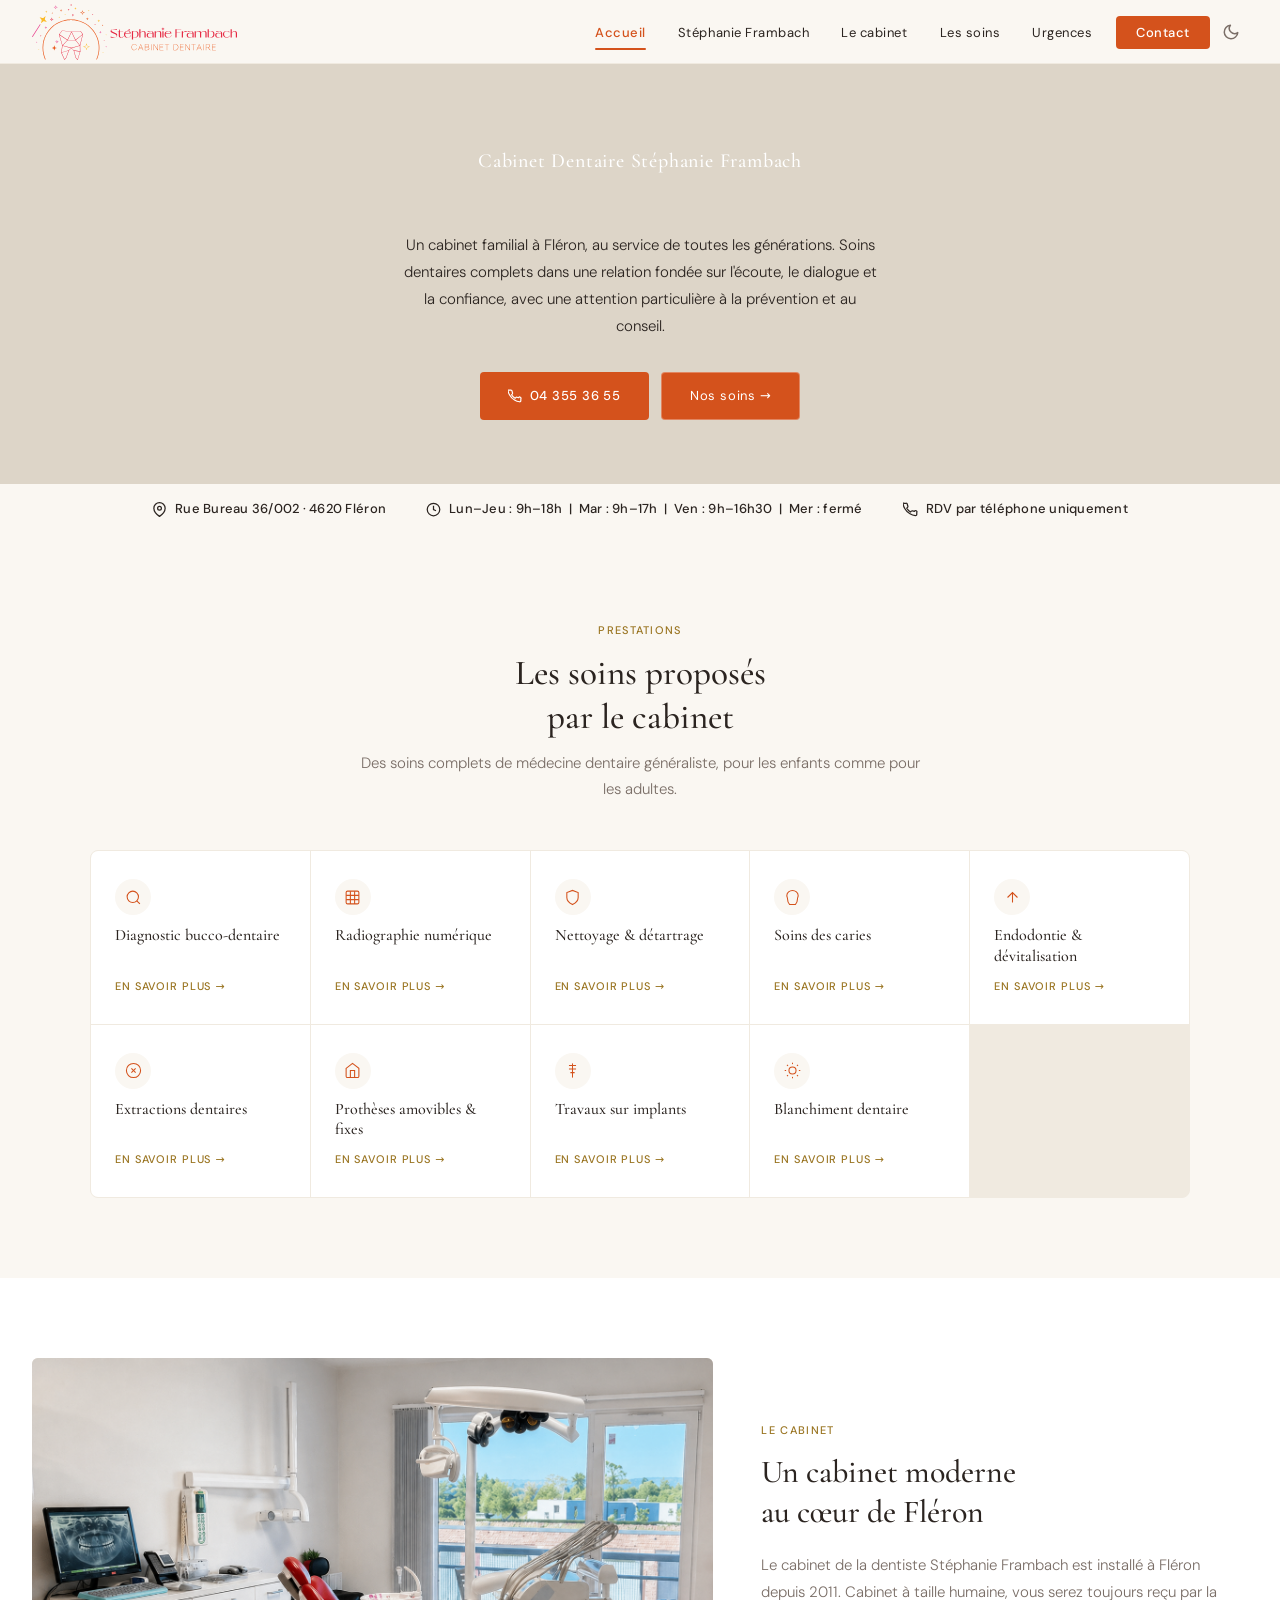
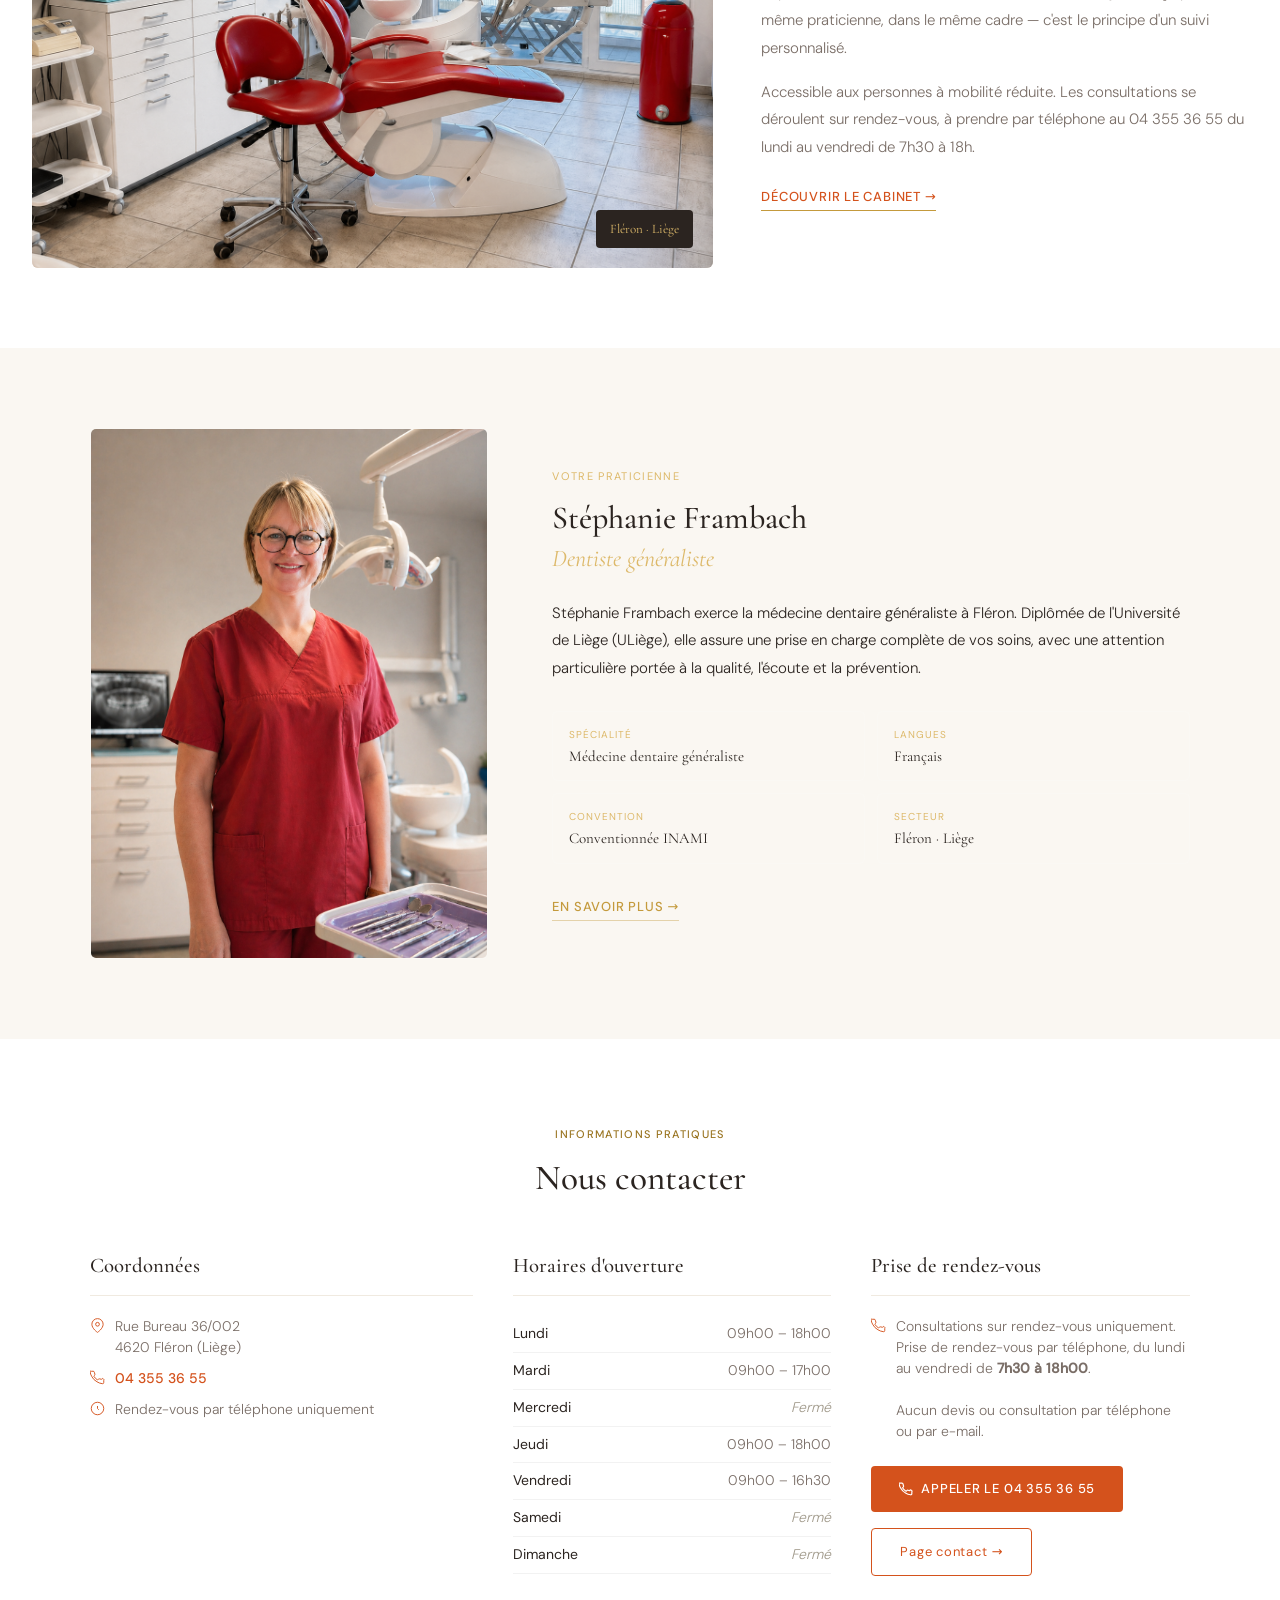
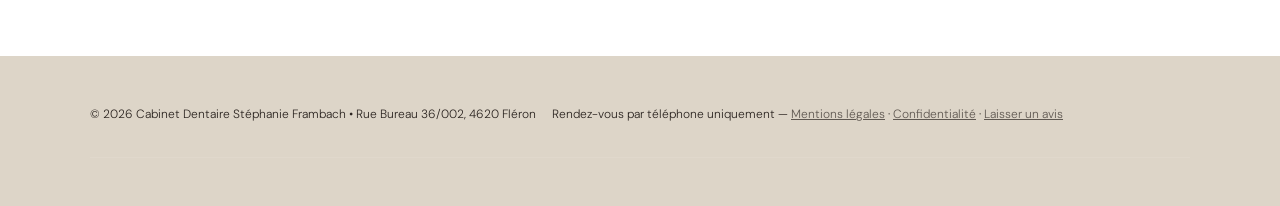
==== commit bbfaed1b: "Fix: cabinet.jpg manquant dans git + correction casse du nom de fichier" ====
--- a/index.html
+++ b/index.html
@@ -962,7 +962,7 @@
     <div class="cabinet-inner">
       <div class="cabinet-photo">
         <div class="cabinet-photo-placeholder">
-          <img src="images/cabinet.JPG" alt="Le cabinet dentaire Stéphanie Frambach à Fléron">
+          <img src="images/cabinet.jpg" alt="Le cabinet dentaire Stéphanie Frambach à Fléron">
         </div>
         <div class="photo-badge">Fléron · Liège</div>
       </div>
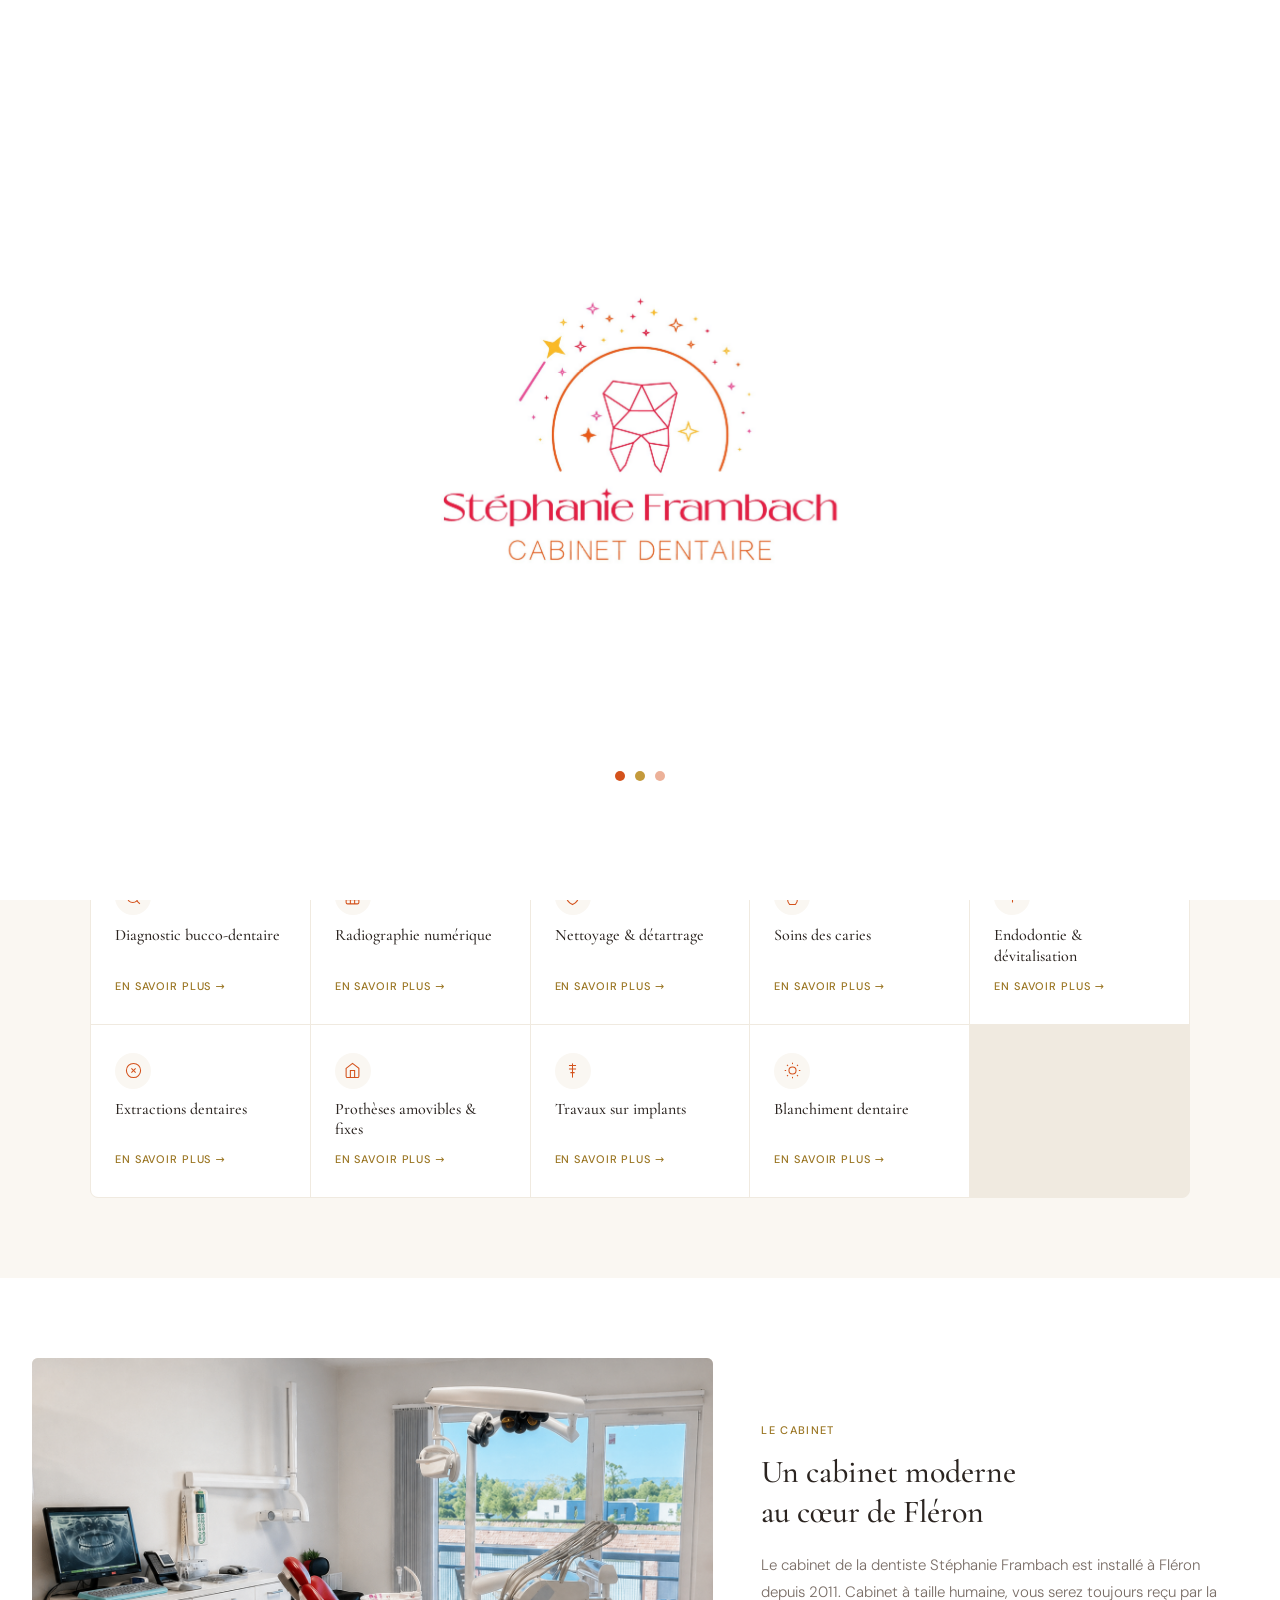
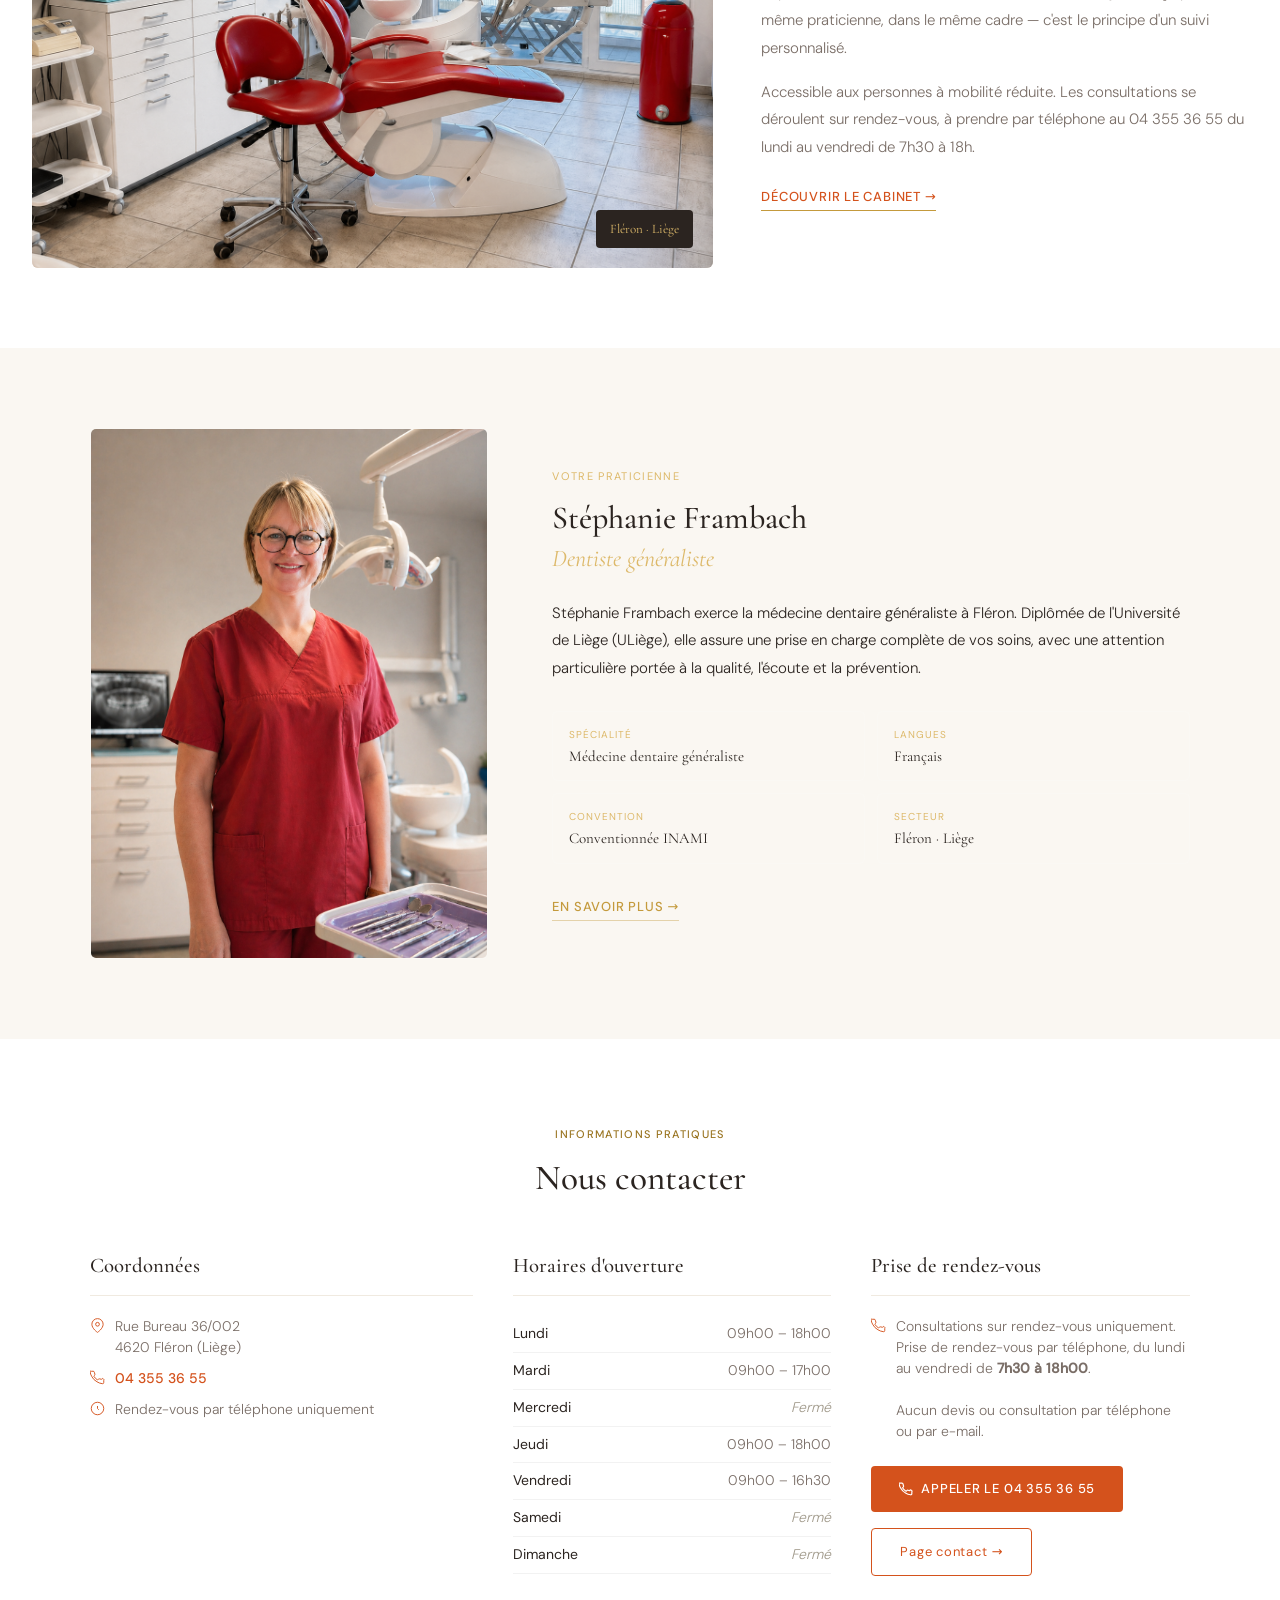
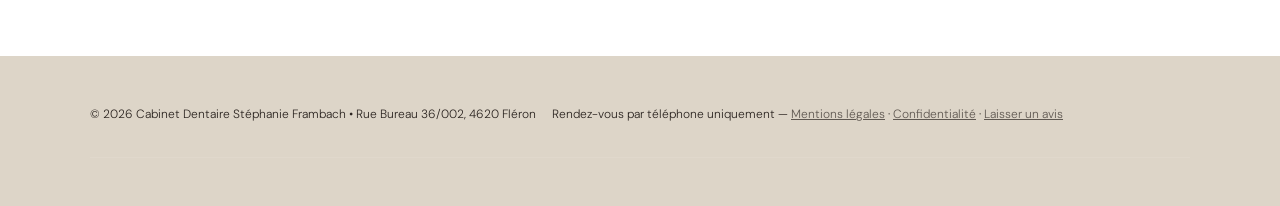
==== commit b3b96143: "Fix: suppression aspect-ratio 1/1 mobile sur photo dentiste (tête coupée sur iPhone)" ====
--- a/index.html
+++ b/index.html
@@ -704,7 +704,7 @@
       .info-band { gap: 1.25rem; }
       .cabinet-inner, .dr-inner, .infos-inner { grid-template-columns: 1fr; gap: 2rem; }
       .dr-inner { direction: initial; }
-      .dr-photo { aspect-ratio: 1/1; }
+      .dr-photo { aspect-ratio: auto; }
       .dr-facts { grid-template-columns: 1fr 1fr; }
       .soins-grid { grid-template-columns: repeat(2, 1fr); }
       footer .footer-top { flex-direction: column; }
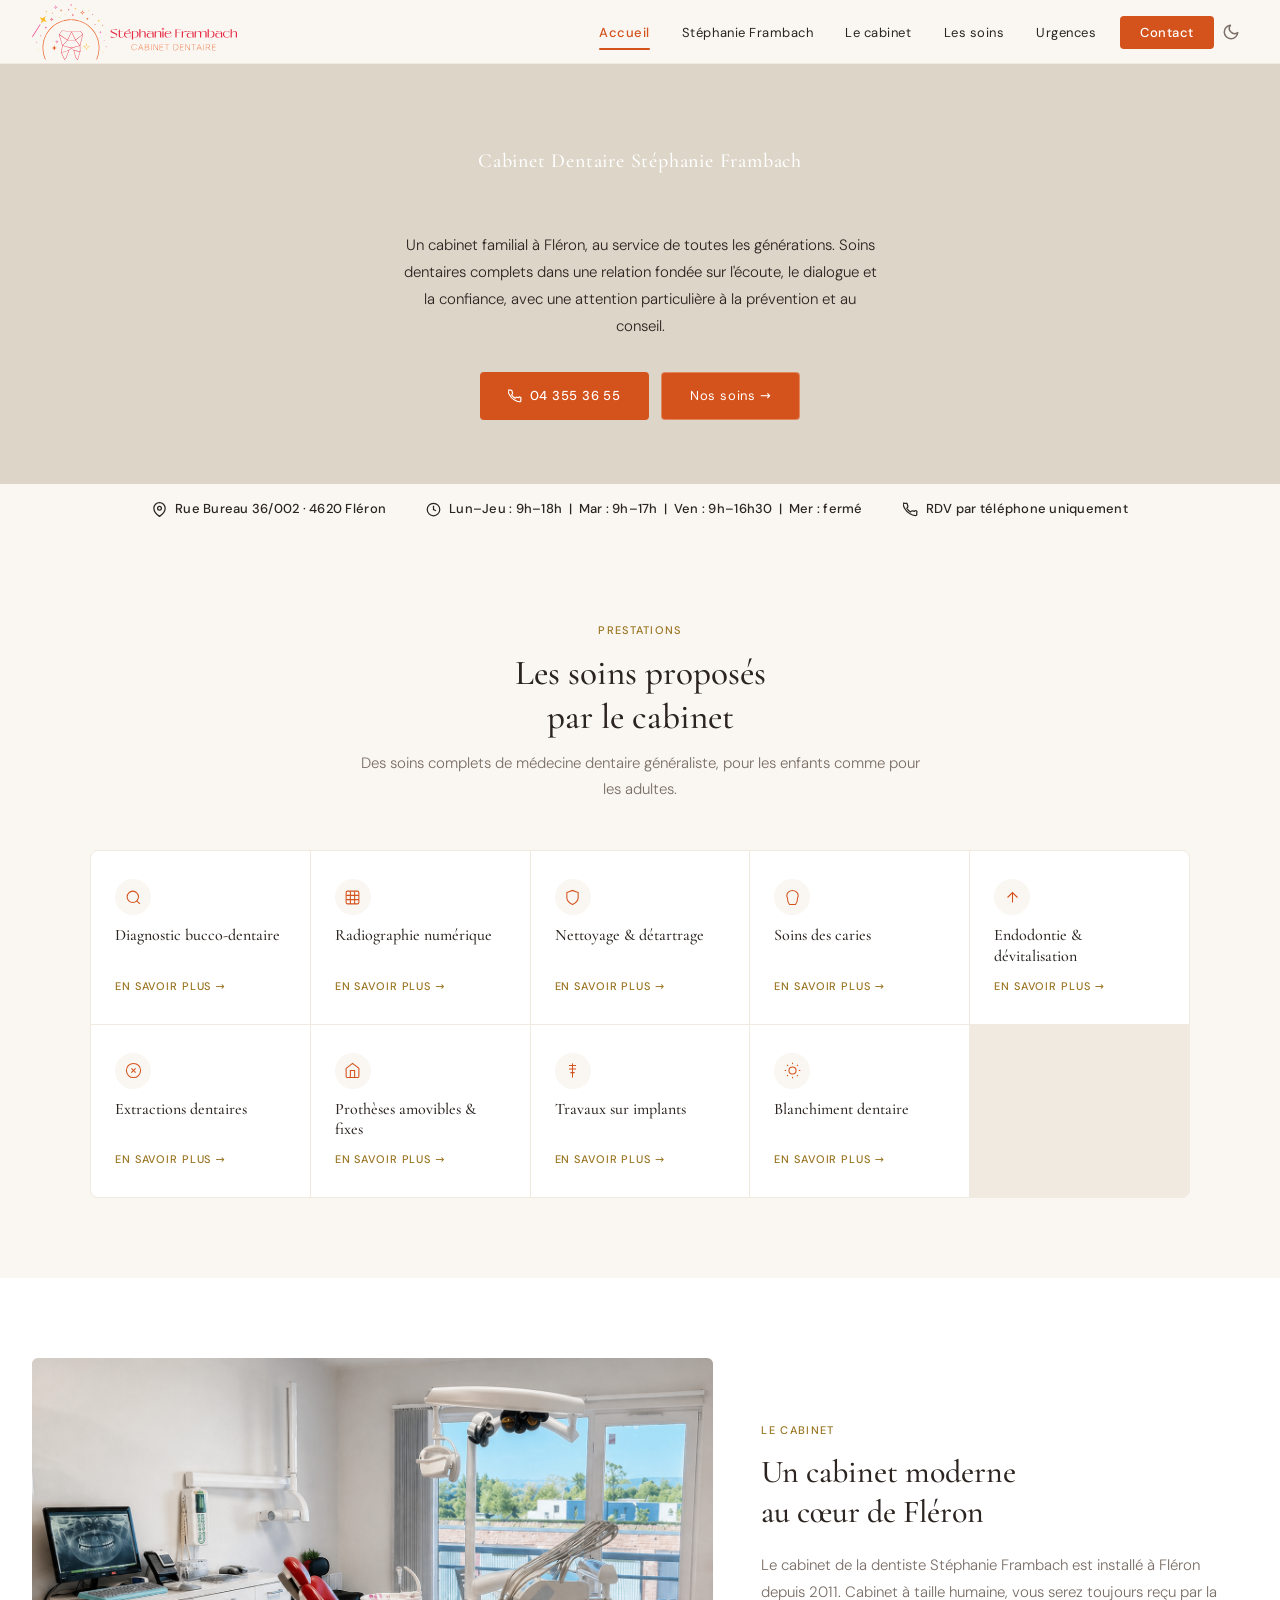
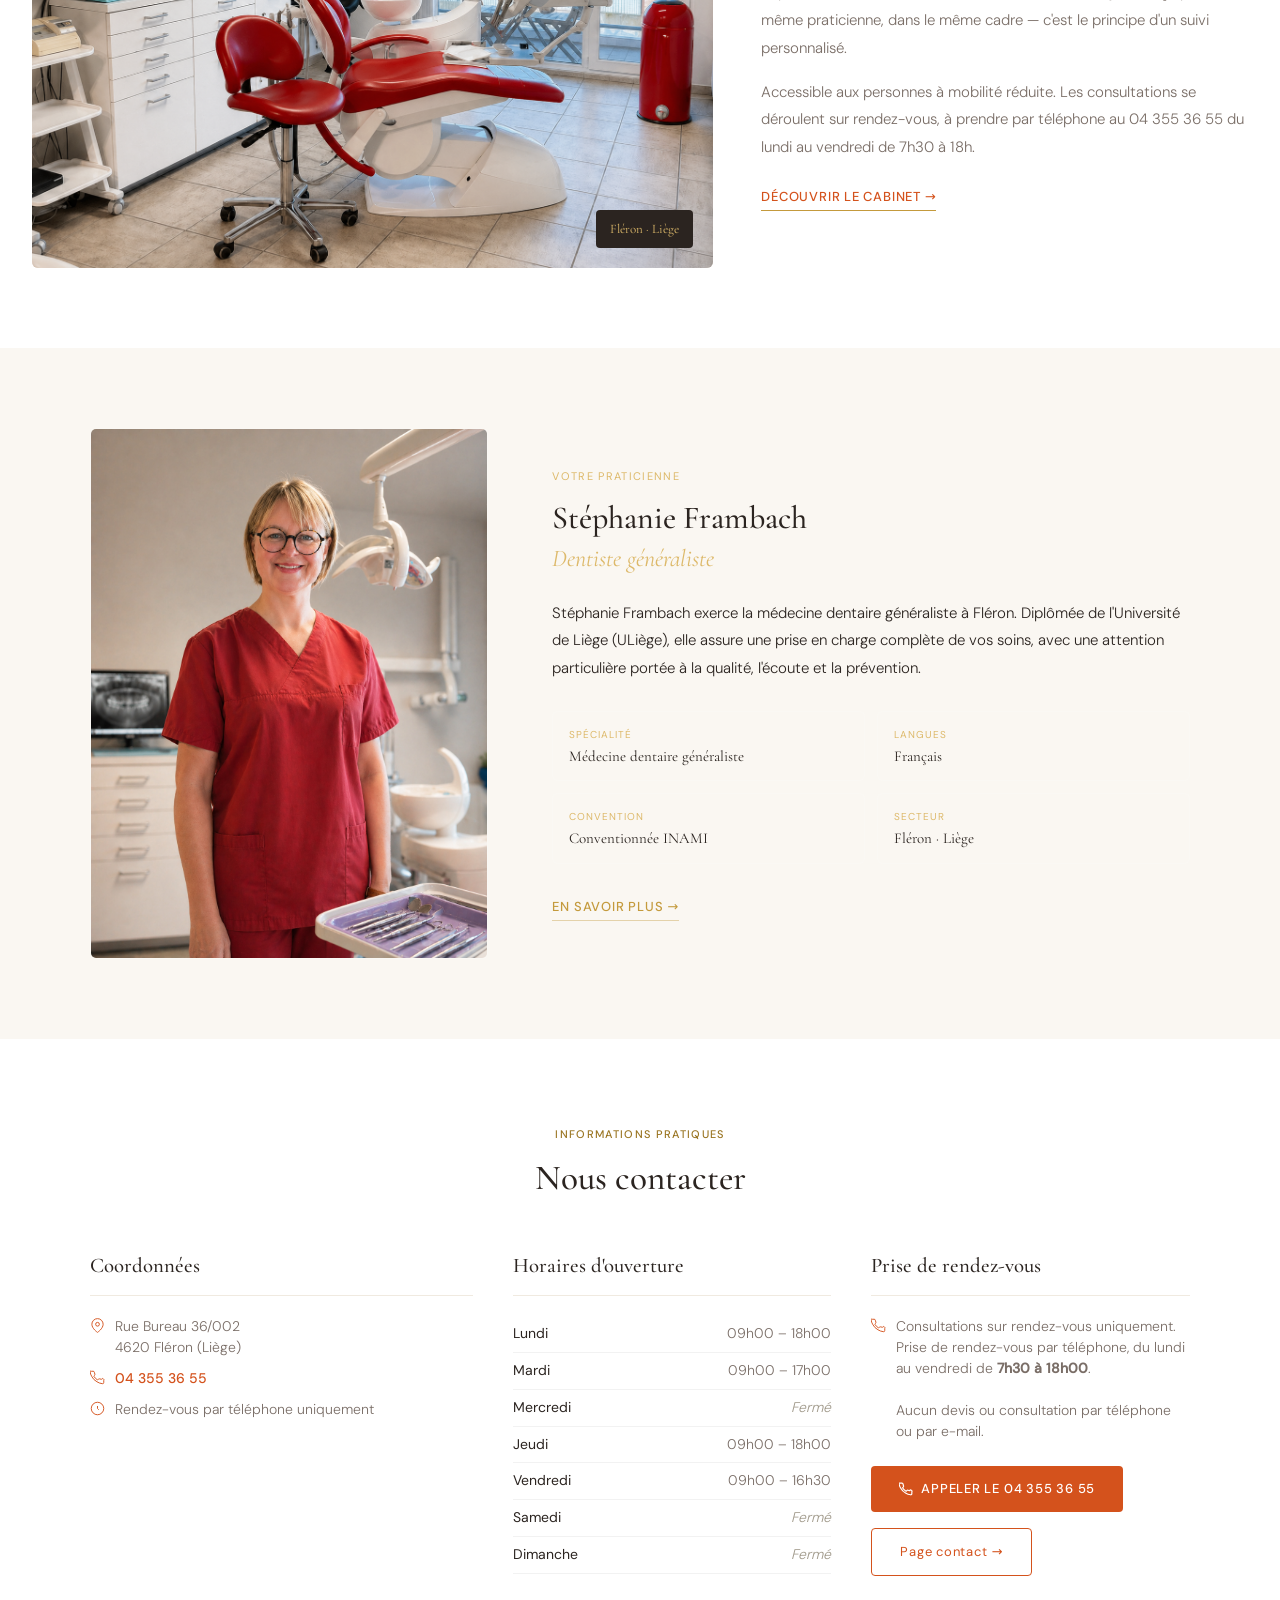
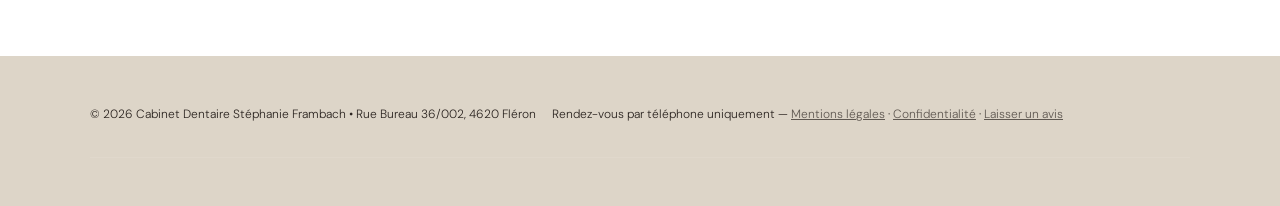
==== commit c1600caf: "Fix: toggle dark/light sorti du menu hamburger, toujours visible dans la nav" ====
--- a/index.html
+++ b/index.html
@@ -110,7 +110,7 @@
       padding: 0 2rem;
       display: flex;
       align-items: center;
-      justify-content: space-between;
+      justify-content: flex-start;
       height: 64px;
     }
     .nav-brand {
@@ -145,6 +145,7 @@
     .nav-logo[data-error="true"] { display: none; }
     .nav-logo[data-error="true"] ~ .nav-logo-placeholder { display: block; }
     .nav-links {
+      order: 2; margin-left: auto;
       display: flex;
       list-style: none;
       gap: 0;
@@ -185,6 +186,7 @@
     .nav-cta:hover { background: var(--orange-hover) !important; }
     .nav-theme-li { display: flex; align-items: center; margin-left: 4px; }
     .theme-toggle {
+      order: 3;
       background: none;
       border: none;
       cursor: pointer;
@@ -685,6 +687,7 @@
     @media (max-width: 768px) {
       .nav-links { display: none; }
       .nav-hamburger { display: flex; flex-direction: column; gap: 4px; }
+      .theme-toggle { margin-left: auto; order: 3; }
       .nav-hamburger span { display: block; width: 22px; height: 1.5px; background: var(--texte); border-radius: 1px; }
       .nav-links.open {
         display: flex;
@@ -817,6 +820,7 @@
         <span>Dentiste généraliste · Fléron</span>
       </span>
     </a>
+    <button class="theme-toggle" onclick="toggleTheme()" aria-label="Changer le thème"><svg class="icon-sun" viewBox="0 0 24 24" fill="none" stroke="currentColor" stroke-width="2" stroke-linecap="round" stroke-linejoin="round"><circle cx="12" cy="12" r="5"/><line x1="12" y1="1" x2="12" y2="3"/><line x1="12" y1="21" x2="12" y2="23"/><line x1="4.22" y1="4.22" x2="5.64" y2="5.64"/><line x1="18.36" y1="18.36" x2="19.78" y2="19.78"/><line x1="1" y1="12" x2="3" y2="12"/><line x1="21" y1="12" x2="23" y2="12"/><line x1="4.22" y1="19.78" x2="5.64" y2="18.36"/><line x1="18.36" y1="5.64" x2="19.78" y2="4.22"/></svg><svg class="icon-moon" viewBox="0 0 24 24" fill="none" stroke="currentColor" stroke-width="2" stroke-linecap="round" stroke-linejoin="round"><path d="M21 12.79A9 9 0 1 1 11.21 3 7 7 0 0 0 21 12.79z"/></svg></button>
     <button class="nav-hamburger" id="hamburger" aria-label="Menu" onclick="document.querySelector('.nav-links').classList.toggle('open')">
       <span></span><span></span><span></span>
     </button>
@@ -827,7 +831,6 @@
       <li><a href="les-soins.html">Les soins</a></li>
       <li><a href="urgences.html">Urgences</a></li>
       <li><a href="contact.html" class="nav-cta">Contact</a></li>
-      <li class="nav-theme-li"><button class="theme-toggle" onclick="toggleTheme()" aria-label="Changer le thème"><svg class="icon-sun" viewBox="0 0 24 24" fill="none" stroke="currentColor" stroke-width="2" stroke-linecap="round" stroke-linejoin="round"><circle cx="12" cy="12" r="5"/><line x1="12" y1="1" x2="12" y2="3"/><line x1="12" y1="21" x2="12" y2="23"/><line x1="4.22" y1="4.22" x2="5.64" y2="5.64"/><line x1="18.36" y1="18.36" x2="19.78" y2="19.78"/><line x1="1" y1="12" x2="3" y2="12"/><line x1="21" y1="12" x2="23" y2="12"/><line x1="4.22" y1="19.78" x2="5.64" y2="18.36"/><line x1="18.36" y1="5.64" x2="19.78" y2="4.22"/></svg><svg class="icon-moon" viewBox="0 0 24 24" fill="none" stroke="currentColor" stroke-width="2" stroke-linecap="round" stroke-linejoin="round"><path d="M21 12.79A9 9 0 1 1 11.21 3 7 7 0 0 0 21 12.79z"/></svg></button></li>
     </ul>
   </nav>
 
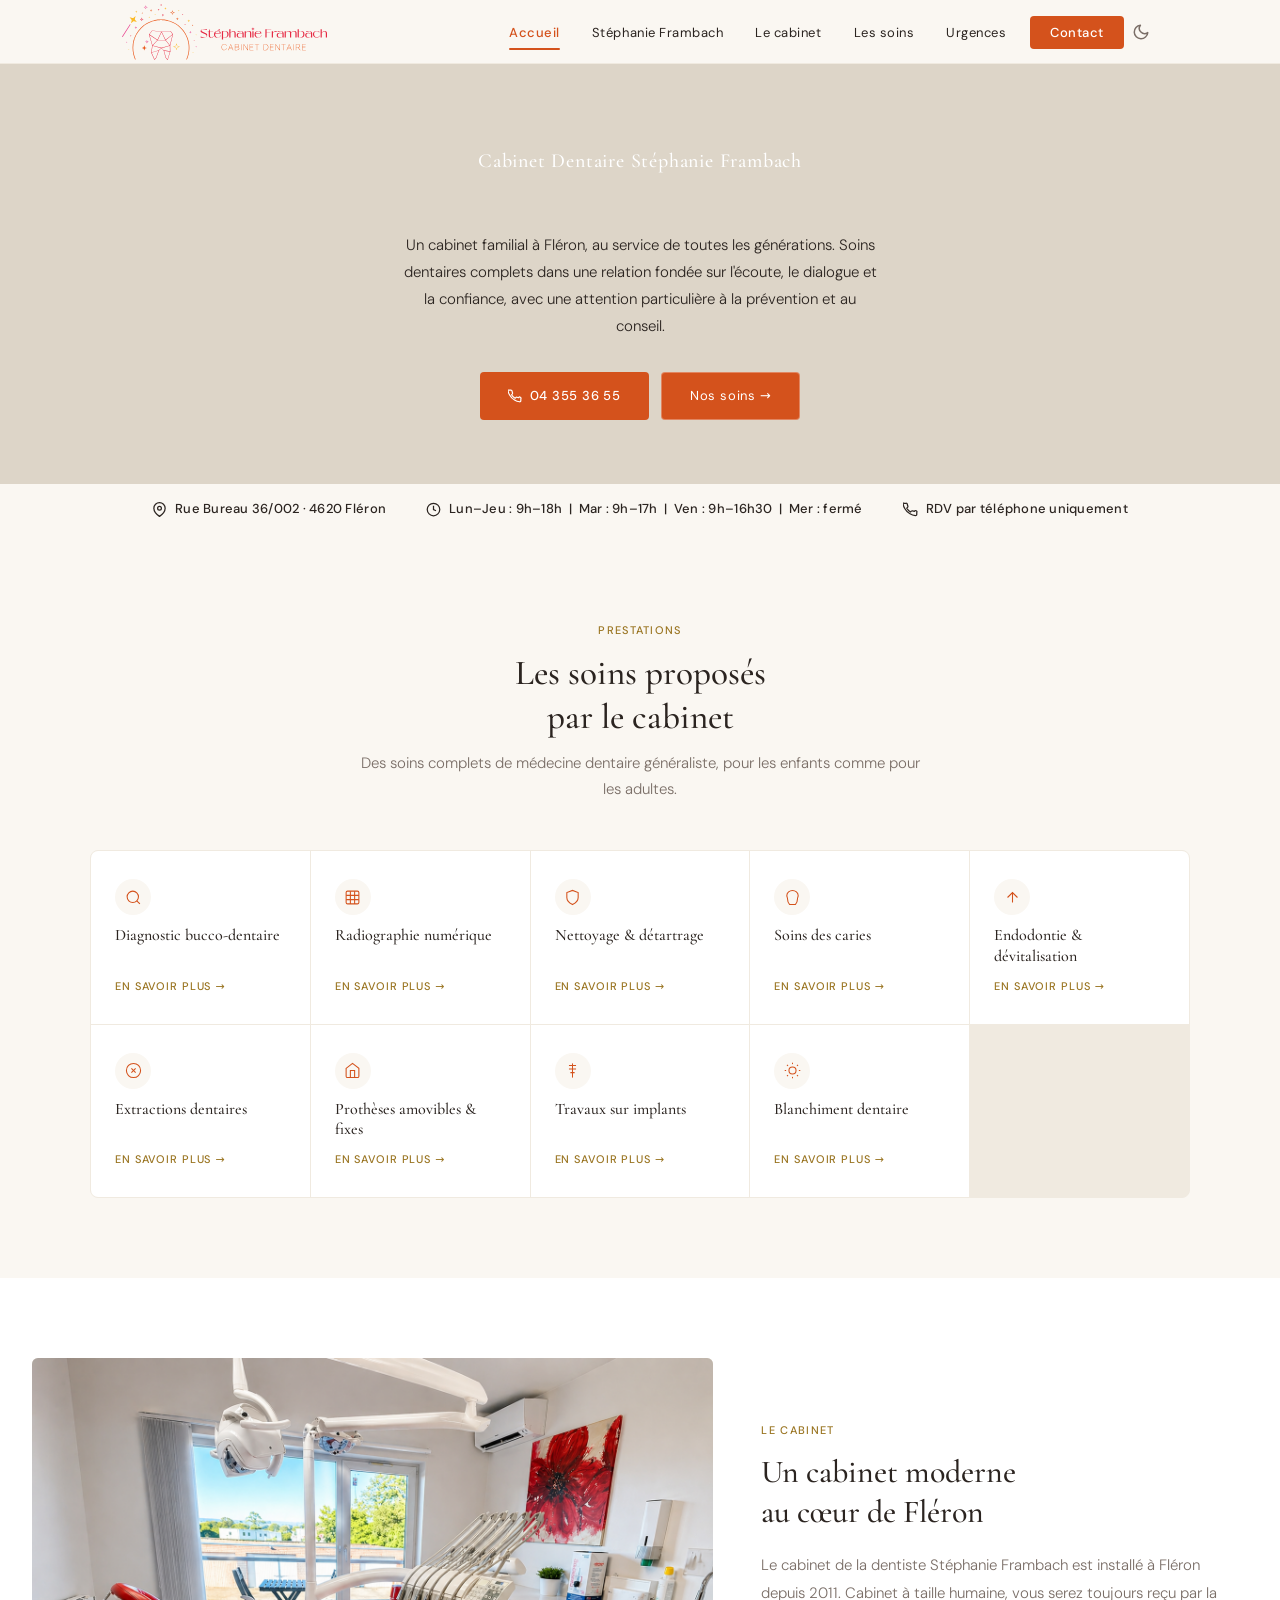
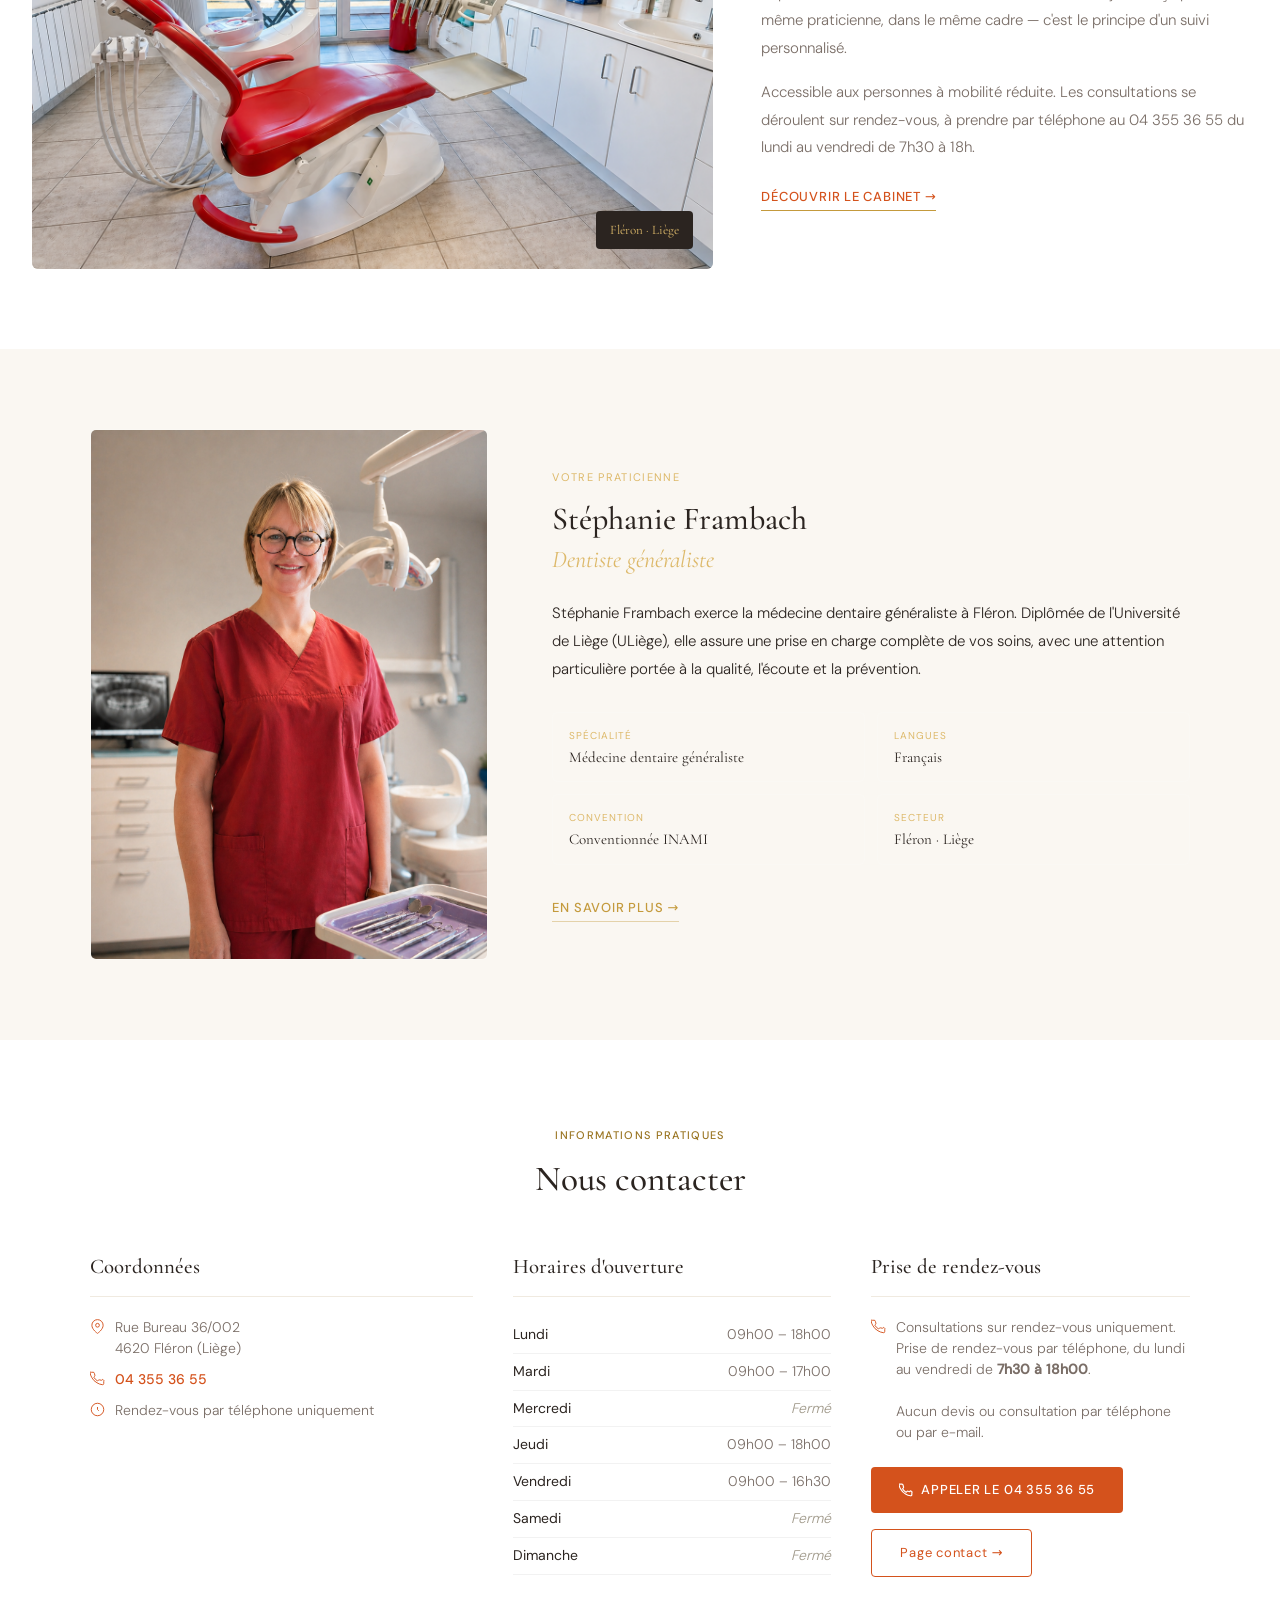
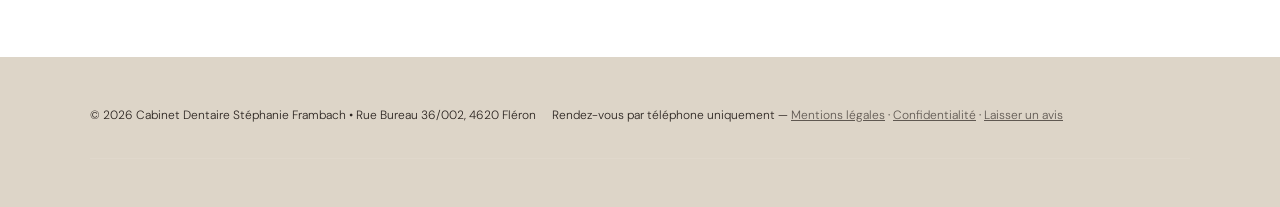
==== commit 618cf605: "Fix: cabinet.jpg → siege.png + centrage nav sur écran large Co-Authored-By: Claude Sonnet 4.6 <norep" ====
--- a/index.html
+++ b/index.html
@@ -6,25 +6,25 @@
   <title>Cabinet Dentaire Stéphanie Frambach — Dentiste à Fléron</title>
   <meta name="description" content="Cabinet dentaire généraliste à Fléron. Soins dentaires, diagnostic, détartrage, prothèses, endodontie. Rendez-vous au 04 355 36 55.">
   <link rel="stylesheet" href="fonts/fonts.css">
-  <link rel="canonical" href="https://www.frambach-dentiste.be/">
+  <link rel="canonical" href="https://www.dentisteframbach.com/">
   <meta property="og:type"         content="website">
   <meta property="og:site_name"    content="Cabinet Dentaire Stéphanie Frambach">
   <meta property="og:locale"       content="fr_BE">
-  <meta property="og:url"          content="https://www.frambach-dentiste.be/">
+  <meta property="og:url"          content="https://www.dentisteframbach.com/">
   <meta property="og:title"        content="Cabinet Dentaire Stéphanie Frambach — Dentiste à Fléron">
   <meta property="og:description"  content="Cabinet dentaire généraliste à Fléron. Soins dentaires, diagnostic, détartrage, prothèses, endodontie. Rendez-vous au 04 355 36 55.">
-  <meta property="og:image"        content="https://www.frambach-dentiste.be/images/og-cover.jpg">
-  <meta property="og:image:width"  content="1200">
-  <meta property="og:image:height" content="630">
+  <meta property="og:image"        content="https://www.dentisteframbach.com/images/siege.png">
+  <meta property="og:image:width"  content="1449">
+  <meta property="og:image:height" content="1085">
   <link rel="icon" type="image/png" href="images/favicon.png">
   <script>!function(){var t=localStorage.getItem("theme"),d=window.matchMedia&&window.matchMedia("(prefers-color-scheme:dark)").matches;document.documentElement.setAttribute("data-theme",t||(d?"dark":"light"))}();</script>
-  <!-- JSON-LD — remplacer https://www.frambach-dentiste.be par le vrai domaine -->
+  <!-- JSON-LD — remplacer https://www.dentisteframbach.com par le vrai domaine -->
   <script type="application/ld+json">
   {
     "@context": "https://schema.org",
     "@type": "Dentist",
     "name": "Cabinet Dentaire Stéphanie Frambach",
-    "url": "https://www.frambach-dentiste.be",
+    "url": "https://www.dentisteframbach.com",
     "telephone": "+3243553655",
     "address": {
       "@type": "PostalAddress",
@@ -107,11 +107,16 @@
       position: sticky;
       top: 0;
       z-index: 100;
+      height: 64px;
+      display: flex;
+      justify-content: center;
+    }
+    .nav-inner {
+      max-width: 1100px;
+      width: 100%;
       padding: 0 2rem;
       display: flex;
       align-items: center;
-      justify-content: flex-start;
-      height: 64px;
     }
     .nav-brand {
       display: flex;
@@ -186,7 +191,7 @@
     .nav-cta:hover { background: var(--orange-hover) !important; }
     .nav-theme-li { display: flex; align-items: center; margin-left: 4px; }
     .theme-toggle {
-      order: 3;
+      order: 4;
       background: none;
       border: none;
       cursor: pointer;
@@ -203,7 +208,7 @@
     .theme-toggle .icon-moon { display: block; }
     [data-theme="dark"] .theme-toggle .icon-sun { display: block; }
     [data-theme="dark"] .theme-toggle .icon-moon { display: none; }
-    .nav-hamburger { display: none; background: none; border: none; cursor: pointer; padding: 4px; }
+    .nav-hamburger { display: none; background: none; border: none; cursor: pointer; padding: 4px; order: 3; }
 
     /* ─── HERO ─── */
     .hero {
@@ -686,8 +691,8 @@
     /* ─── MOBILE ─── */
     @media (max-width: 768px) {
       .nav-links { display: none; }
-      .nav-hamburger { display: flex; flex-direction: column; gap: 4px; }
-      .theme-toggle { margin-left: auto; order: 3; }
+      .nav-hamburger { display: flex; flex-direction: column; gap: 4px; margin-left: auto; }
+      .theme-toggle { margin-left: 8px; order: 4; }
       .nav-hamburger span { display: block; width: 22px; height: 1.5px; background: var(--texte); border-radius: 1px; }
       .nav-links.open {
         display: flex;
@@ -808,6 +813,7 @@
 
   <!-- NAVIGATION -->
   <nav id="nav">
+    <div class="nav-inner">
     <a href="index.html" class="nav-brand">
       <img
         src="images/logo-frambach.svg"
@@ -832,6 +838,7 @@
       <li><a href="urgences.html">Urgences</a></li>
       <li><a href="contact.html" class="nav-cta">Contact</a></li>
     </ul>
+    </div>
   </nav>
 
   <!-- HERO -->
@@ -965,7 +972,7 @@
     <div class="cabinet-inner">
       <div class="cabinet-photo">
         <div class="cabinet-photo-placeholder">
-          <img src="images/cabinet.jpg" alt="Le cabinet dentaire Stéphanie Frambach à Fléron">
+          <img src="images/siege.png" alt="Le cabinet dentaire Stéphanie Frambach à Fléron">
         </div>
         <div class="photo-badge">Fléron · Liège</div>
       </div>
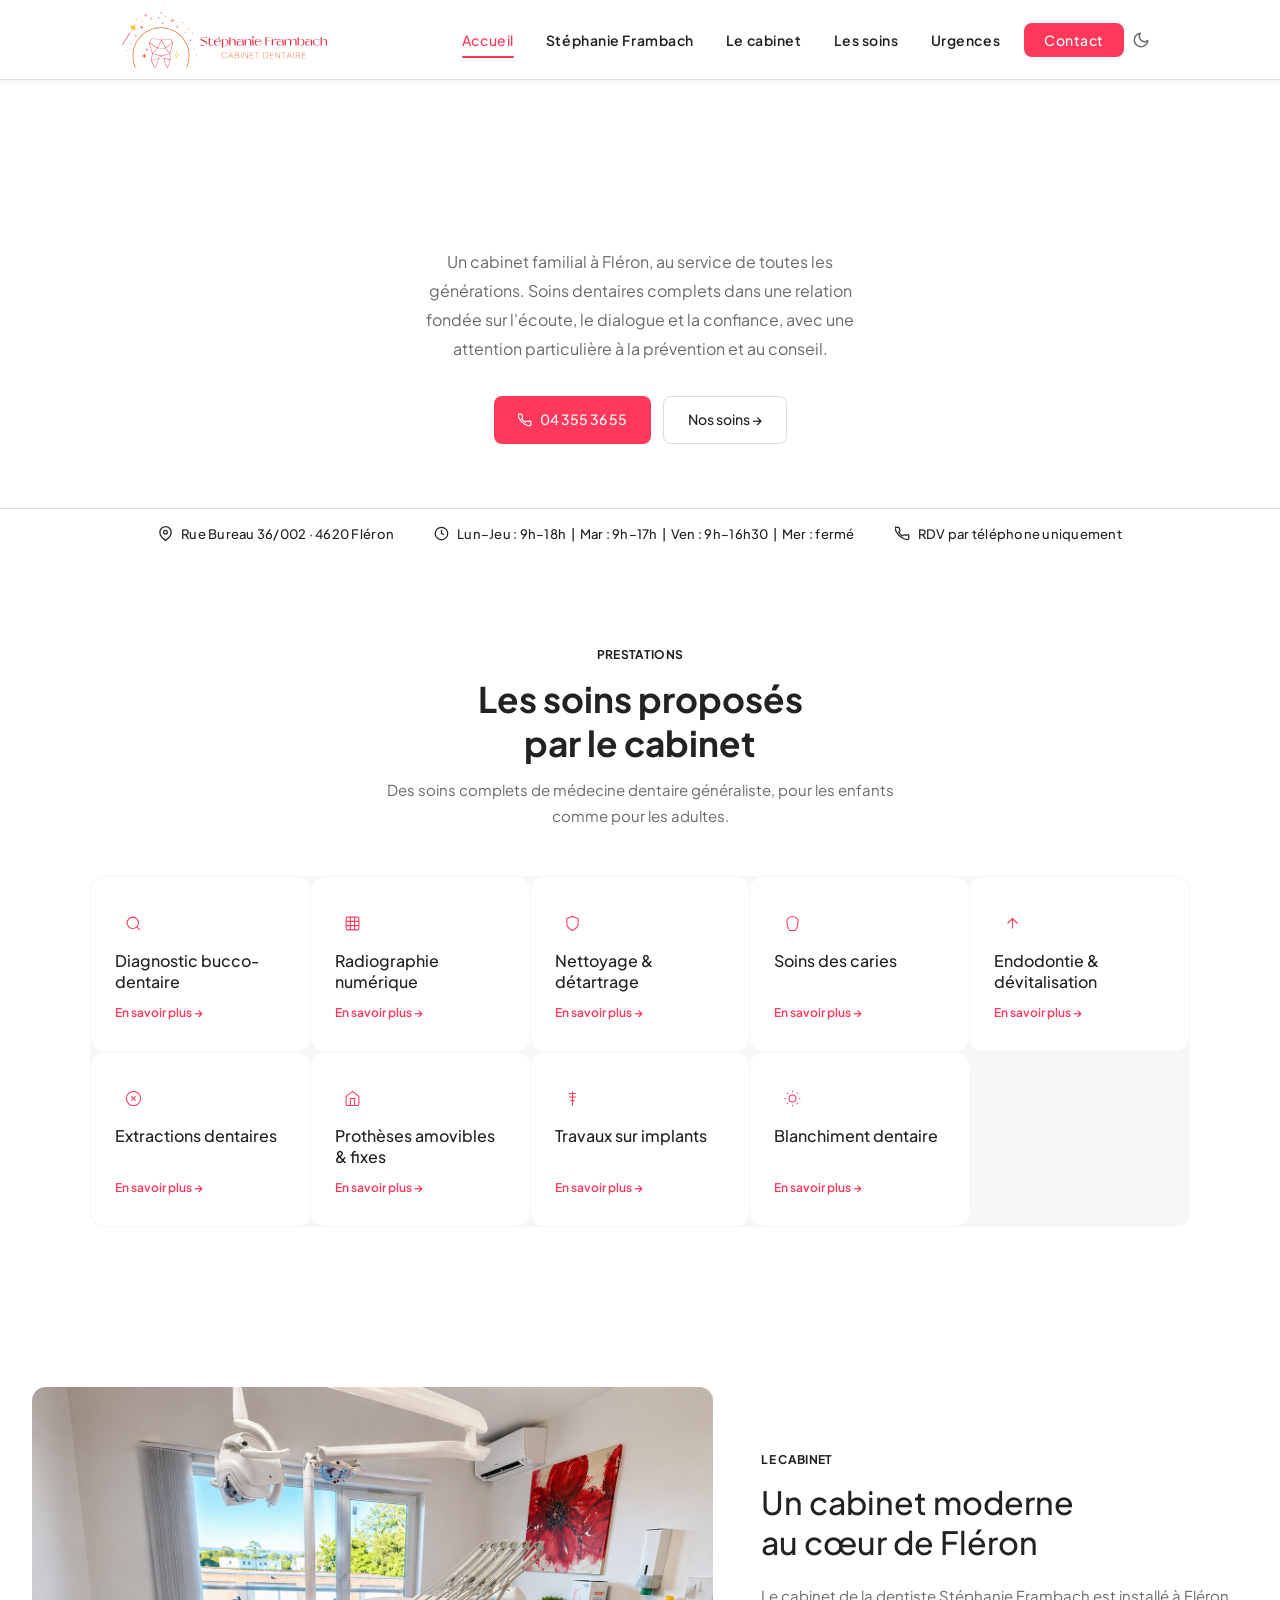
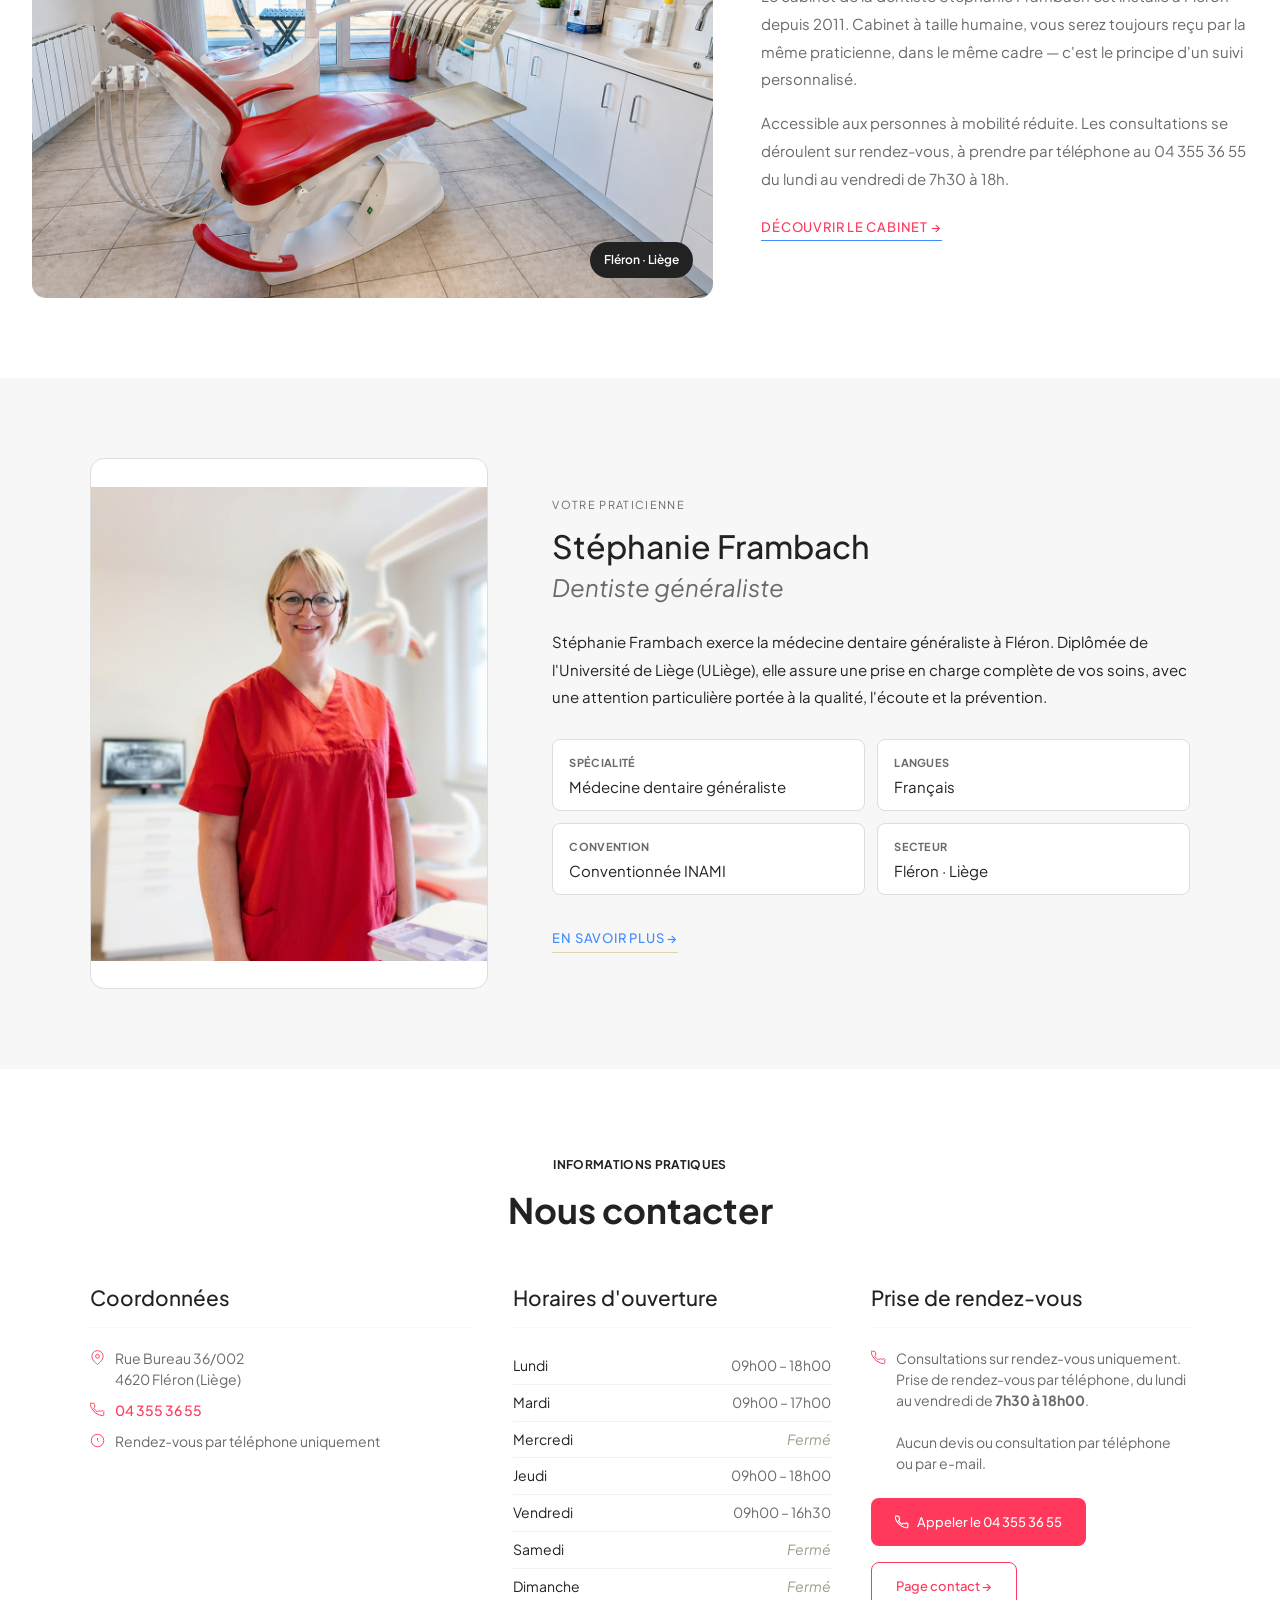
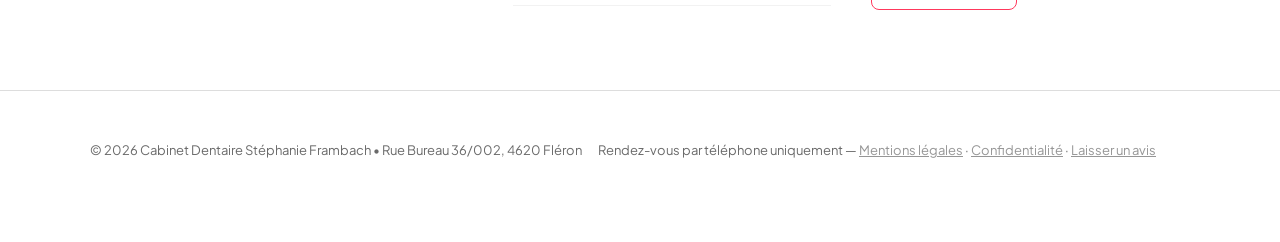
==== commit dbba5906: "Style: design system Airbnb appliqué sur les 8 pages - Palette tokens Airbnb (Rausch #ff385c, Ink #2" ====
--- a/index.html
+++ b/index.html
@@ -6,6 +6,9 @@
   <title>Cabinet Dentaire Stéphanie Frambach — Dentiste à Fléron</title>
   <meta name="description" content="Cabinet dentaire généraliste à Fléron. Soins dentaires, diagnostic, détartrage, prothèses, endodontie. Rendez-vous au 04 355 36 55.">
   <link rel="stylesheet" href="fonts/fonts.css">
+  <link rel="preconnect" href="https://fonts.googleapis.com">
+  <link rel="preconnect" href="https://fonts.gstatic.com" crossorigin>
+  <link href="https://fonts.googleapis.com/css2?family=Plus+Jakarta+Sans:ital,wght@0,400;0,500;0,600;0,700;1,400&display=swap" rel="stylesheet">
   <link rel="canonical" href="https://www.dentisteframbach.com/">
   <meta property="og:type"         content="website">
   <meta property="og:site_name"    content="Cabinet Dentaire Stéphanie Frambach">
@@ -54,46 +57,46 @@
     *, *::before, *::after { box-sizing: border-box; margin: 0; padding: 0; }
 
     :root {
-      --bg:            #FAF7F2;
-      --surface:       #FFFFFF;
-      --surface-alt:   #F0EAE0;
-      --surface-deep:  #DDD5C8;
-      --border:        #DDD5C8;
-      --border-subtle: #EDE8E1;
-      --texte:         #2B2420;
-      --texte-doux:    #7A6E67;
-      --orange:        #D4521C;
-      --orange-hover:  #B84418;
-      --orange-soft:   #F5E5DC;
-      --or:            #C49A3C;
-      --or-pale:       #DDB96A;
-      --or-dk:         #9A7522;
-      --serif: 'Cormorant Garamond', Georgia, serif;
-      --sans:  'DM Sans', system-ui, sans-serif;
+      --bg:            #ffffff;
+      --surface:       #ffffff;
+      --surface-alt:   #f7f7f7;
+      --surface-deep:  #f2f2f2;
+      --border:        #dddddd;
+      --border-subtle: #ebebeb;
+      --texte:         #222222;
+      --texte-doux:    #6a6a6a;
+      --orange:        #ff385c;
+      --orange-hover:  #e00b41;
+      --orange-soft:   #ffd1da;
+      --or:            #428bff;
+      --or-pale:       #6a6a6a;
+      --or-dk:         #222222;
+      --serif: 'Plus Jakarta Sans', 'Airbnb Cereal VF', Circular, -apple-system, system-ui, sans-serif;
+      --sans:  'Plus Jakarta Sans', 'Airbnb Cereal VF', Circular, -apple-system, system-ui, sans-serif;
     }
 
     [data-theme="dark"] {
-      --bg:            #130E0B;
-      --surface:       #1C1410;
-      --surface-alt:   #261A14;
-      --surface-deep:  #301F17;
-      --border:        #3A2920;
-      --border-subtle: #251A14;
-      --texte:         #F2EDE6;
-      --texte-doux:    #A89990;
-      --orange:        #E0622A;
-      --orange-hover:  #F07040;
-      --orange-soft:   #2E1A10;
-      --or:            #D4A848;
-      --or-pale:       #C49A3C;
-      --or-dk:         #A87C28;
+      --bg:            #1a1a1a;
+      --surface:       #222222;
+      --surface-alt:   #2a2a2a;
+      --surface-deep:  #333333;
+      --border:        #3a3a3a;
+      --border-subtle: #2e2e2e;
+      --texte:         #f7f7f7;
+      --texte-doux:    #929292;
+      --orange:        #ff385c;
+      --orange-hover:  #e00b41;
+      --orange-soft:   #3a1020;
+      --or:            #428bff;
+      --or-pale:       #929292;
+      --or-dk:         #f7f7f7;
     }
 
     html { scroll-behavior: smooth; }
 
     body {
       font-family: var(--sans);
-      font-weight: 300;
+      font-weight: 400;
       color: var(--texte);
       background: var(--bg);
       line-height: 1.7;
@@ -102,12 +105,13 @@
 
     /* ─── NAV ─── */
     nav {
-      background: var(--bg);
-      border-bottom: 1px solid var(--surface-alt);
+      background: var(--surface);
+      border-bottom: 1px solid var(--border);
+      box-shadow: rgba(0,0,0,0.02) 0 0 0 1px, rgba(0,0,0,0.04) 0 2px 6px 0;
       position: sticky;
       top: 0;
       z-index: 100;
-      height: 64px;
+      height: 80px;
       display: flex;
       justify-content: center;
     }
@@ -159,8 +163,8 @@
     .nav-links a {
       text-decoration: none;
       color: var(--texte);
-      font-size: 13px;
-      font-weight: 400;
+      font-size: 14px;
+      font-weight: 600;
       letter-spacing: 0.04em;
       padding: 8px 16px;
       border-radius: 4px;
@@ -183,7 +187,7 @@
       background: var(--orange) !important;
       color: var(--surface) !important;
       padding: 8px 20px !important;
-      border-radius: 4px !important;
+      border-radius: 8px !important;
       font-weight: 500 !important;
       margin-left: 8px;
       transition: background 0.2s !important;
@@ -212,7 +216,8 @@
 
     /* ─── HERO ─── */
     .hero {
-      background: var(--surface-deep);
+      background: var(--surface);
+      border-bottom: 1px solid var(--border);
       position: relative;
       overflow: hidden;
       padding: 5rem 2rem 4rem;
@@ -253,7 +258,7 @@
     .hero-eyesteph {
       font-family: var(--sans);
       font-size: 31px;
-      font-weight: 400;
+      font-weight: 700;
       letter-spacing: 0.14em;
       line-height: 1.2;
       display: block;
@@ -273,8 +278,9 @@
       animation: fadeUp 0.6s ease both;
     }
     .hero-desc {
-      font-size: 15px;
-      color: var(--texte);
+      font-size: 16px;
+      font-weight: 400;
+      color: var(--texte-doux);
       max-width: 480px;
       line-height: 1.8;
       margin-bottom: 2rem;
@@ -292,33 +298,35 @@
       align-items: center;
       gap: 8px;
       background: var(--orange);
-      color: var(--surface);
+      color: #ffffff;
       text-decoration: none;
-      padding: 12px 28px;
-      border-radius: 4px;
-      font-size: 13px;
+      padding: 14px 24px;
+      border-radius: 8px;
+      font-size: 14px;
       font-weight: 500;
-      letter-spacing: 0.06em;
-      text-transform: uppercase;
-      transition: background 0.2s, transform 0.15s;
-    }
-    .btn-primary:hover { background: var(--orange-hover); transform: translateY(-1px); }
+      height: 48px;
+      letter-spacing: 0;
+      text-transform: none;
+      transition: background 0.2s;
+    }
+    .btn-primary:hover { background: var(--orange-hover); }
     .btn-secondary {
       display: inline-flex;
       align-items: center;
       gap: 8px;
-      background: var(--orange);
-      color: var(--surface);
+      background: var(--surface);
+      color: var(--texte);
       text-decoration: none;
-      padding: 12px 28px;
-      border-radius: 4px;
-      font-size: 13px;
-      font-weight: 400;
-      letter-spacing: 0.06em;
-      border: 1px solid rgba(255,255,255,0.3);
-      transition: border-color 0.2s, background 0.2s;
-    }
-    .btn-secondary:hover { background: var(--orange-hover); }
+      padding: 14px 24px;
+      border-radius: 8px;
+      font-size: 14px;
+      font-weight: 500;
+      height: 48px;
+      letter-spacing: 0;
+      border: 1.5px solid var(--border);
+      transition: background 0.2s;
+    }
+    .btn-secondary:hover { background: var(--surface-alt); }
     @media (max-width: 768px) {
     .hero-logo {
         height: 80px;    /* On réduit la hauteur sur mobile */
@@ -359,9 +367,9 @@
     .section-header { text-align: center; margin-bottom: 3rem; }
     .section-tag {
       display: inline-block;
-      font-size: 11px;
-      font-weight: 500;
-      letter-spacing: 0.12em;
+      font-size: 12px;
+      font-weight: 700;
+      letter-spacing: 0.32px;
       text-transform: uppercase;
       color: var(--or-dk);
       margin-bottom: 0.75rem;
@@ -369,7 +377,7 @@
     .section-title {
       font-family: var(--serif);
       font-size: clamp(1.6rem, 3vw, 2.2rem);
-      font-weight: 500;
+      font-weight: 700;
       color: var(--texte);
       line-height: 1.25;
     }
@@ -388,7 +396,7 @@
       gap: 1px;
       background: var(--surface-alt);
       border: 1px solid var(--surface-alt);
-      border-radius: 8px;
+      border-radius: 14px;
       overflow: hidden;
     }
     .soin-card {
@@ -400,10 +408,14 @@
       flex-direction: column;
       align-items: flex-start;
       gap: 10px;
-      transition: background 0.2s;
+      border-radius: 14px;
+      transition: box-shadow 0.2s, background 0.2s;
       cursor: pointer;
     }
-    .soin-card:hover { background: var(--bg); }
+    .soin-card:hover {
+      background: var(--surface-alt);
+      box-shadow: rgba(0,0,0,0.02) 0 0 0 1px, rgba(0,0,0,0.04) 0 2px 6px 0, rgba(0,0,0,0.1) 0 4px 8px 0;
+    }
     .soin-icon {
       width: 36px;
       height: 36px;
@@ -424,11 +436,11 @@
     }
     .soin-arrow {
       margin-top: auto;
-      font-size: 11px;
-      font-weight: 500;
-      letter-spacing: 0.08em;
-      text-transform: uppercase;
-      color: var(--or-dk);
+      font-size: 12px;
+      font-weight: 600;
+      letter-spacing: 0;
+      text-transform: none;
+      color: var(--orange);
       display: flex;
       align-items: center;
       gap: 4px;
@@ -436,7 +448,7 @@
 
     /* ─── SECTION CABINET ─── */
     .cabinet-section {
-      background: var(--surface);
+      background: var(--bg);
       padding: 5rem 2rem;
     }
     .cabinet-inner {
@@ -448,7 +460,7 @@
       align-items: center;
     }
     .cabinet-photo {
-      border-radius: 6px;
+      border-radius: 14px;
       overflow: hidden;
       background: var(--surface-alt);
       display: flex;
@@ -469,11 +481,13 @@
       bottom: 1.25rem;
       right: 1.25rem;
       background: var(--texte);
-      color: var(--or-pale);
+      color: var(--surface);
       font-family: var(--serif);
-      font-size: 13px;
+      font-size: 12px;
+      font-weight: 600;
+      letter-spacing: 0;
       padding: 8px 14px;
-      border-radius: 4px;
+      border-radius: 20px;
     }
     .cabinet-content h2 {
       font-family: var(--serif);
@@ -508,7 +522,7 @@
 
     /* ─── SECTION DR FRAMBACH ─── */
     .dr-section {
-      background: var(--bg);
+      background: var(--surface-alt);
       padding: 5rem 2rem;
     }
     .dr-inner {
@@ -521,15 +535,15 @@
     }
     .dr-photo {
       aspect-ratio: 3/4;
-      border-radius: 6px;
-      background: rgba(255,255,255,0.06);
-      border: 1px solid rgba(255,255,255,0.1);
+      border-radius: 14px;
+      background: var(--surface);
+      border: 1px solid var(--border);
       display: flex;
       flex-direction: column;
       align-items: center;
       justify-content: center;
       gap: 12px;
-      color: rgba(255,255,255,0.4);
+      color: var(--texte-doux);
       overflow: hidden;
     }
     .dr-photo img { width: 100%; height: auto; object-fit: contain; display: block; }
@@ -564,17 +578,17 @@
       margin: 1.75rem 0;
     }
     .dr-fact {
-      background: rgba(255,255,255,0.06);
-      border: 1px solid rgba(255,255,255,0.1);
-      border-radius: 6px;
+      background: var(--surface);
+      border: 1px solid var(--border);
+      border-radius: 8px;
       padding: 14px 16px;
     }
     .dr-fact-label {
-      font-size: 10px;
-      font-weight: 400;
-      letter-spacing: 0.1em;
+      font-size: 11px;
+      font-weight: 700;
+      letter-spacing: 0.32px;
       text-transform: uppercase;
-      color: var(--or-pale);
+      color: var(--texte-doux);
       margin-bottom: 4px;
     }
     .dr-fact-value {
@@ -649,7 +663,8 @@
 
     /* ─── FOOTER ─── */
     footer {
-      background: var(--surface-deep);
+      background: var(--surface);
+      border-top: 1px solid var(--border);
       padding: 3rem 2rem 1.5rem;
     }
     .footer-inner {
@@ -673,7 +688,7 @@
       flex-wrap: wrap;
       gap: 1rem;
     }
-    .footer-copy { font-size: 12px; color: var(--texte); }
+    .footer-copy { font-size: 13px; color: var(--texte-doux); }
     .footer-copy a { color: inherit; text-decoration: underline; opacity: 0.7; }
     .footer-copy a:hover { opacity: 1; }
 
@@ -698,7 +713,7 @@
         display: flex;
         flex-direction: column;
         position: absolute;
-        top: 64px;
+        top: 80px;
         left: 0;
         right: 0;
         background: var(--surface);
@@ -716,6 +731,48 @@
       .dr-facts { grid-template-columns: 1fr 1fr; }
       .soins-grid { grid-template-columns: repeat(2, 1fr); }
       footer .footer-top { flex-direction: column; }
+
+      /* ─── TYPOGRAPHIE MOBILE ─── */
+      body {
+        font-weight: 400;
+        font-size: 1rem;
+        line-height: 1.75;
+      }
+      .hero-eyesteph {
+        font-size: clamp(1.25rem, 6vw, 1.75rem);
+        letter-spacing: 0.08em;
+        line-height: 1.3;
+      }
+      .hero-desc {
+        font-size: 1rem;
+        line-height: 1.8;
+      }
+      .section-title {
+        line-height: 1.35;
+      }
+      .section-lead {
+        font-size: 1rem;
+        line-height: 1.75;
+      }
+      .cabinet-content h2 {
+        line-height: 1.35;
+      }
+      .cabinet-content p {
+        font-size: 1rem;
+        line-height: 1.8;
+      }
+      .soin-name {
+        font-size: 1rem;
+        line-height: 1.4;
+      }
+      .info-item {
+        font-size: 0.875rem;
+      }
+      .btn-primary,
+      .btn-secondary {
+        font-size: 0.875rem;
+        padding: 11px 22px;
+      }
     }
   </style>
 </head>
@@ -778,9 +835,9 @@
       background: var(--orange, #D4521C);
       animation: dotBounce 1.2s ease-in-out infinite;
     }
-    #splash-dots span:nth-child(1) { animation-delay: 0s;    background: #D4521C; }
-    #splash-dots span:nth-child(2) { animation-delay: 0.2s;  background: #C49A3C; }
-    #splash-dots span:nth-child(3) { animation-delay: 0.4s;  background: #D4521C; opacity: 0.45; }
+    #splash-dots span:nth-child(1) { animation-delay: 0s;    background: #ff385c; }
+    #splash-dots span:nth-child(2) { animation-delay: 0.2s;  background: #222222; }
+    #splash-dots span:nth-child(3) { animation-delay: 0.4s;  background: #ff385c; opacity: 0.45; }
 
     @keyframes dotBounce {
       0%, 80%, 100% { transform: scale(1);   opacity: 1; }
